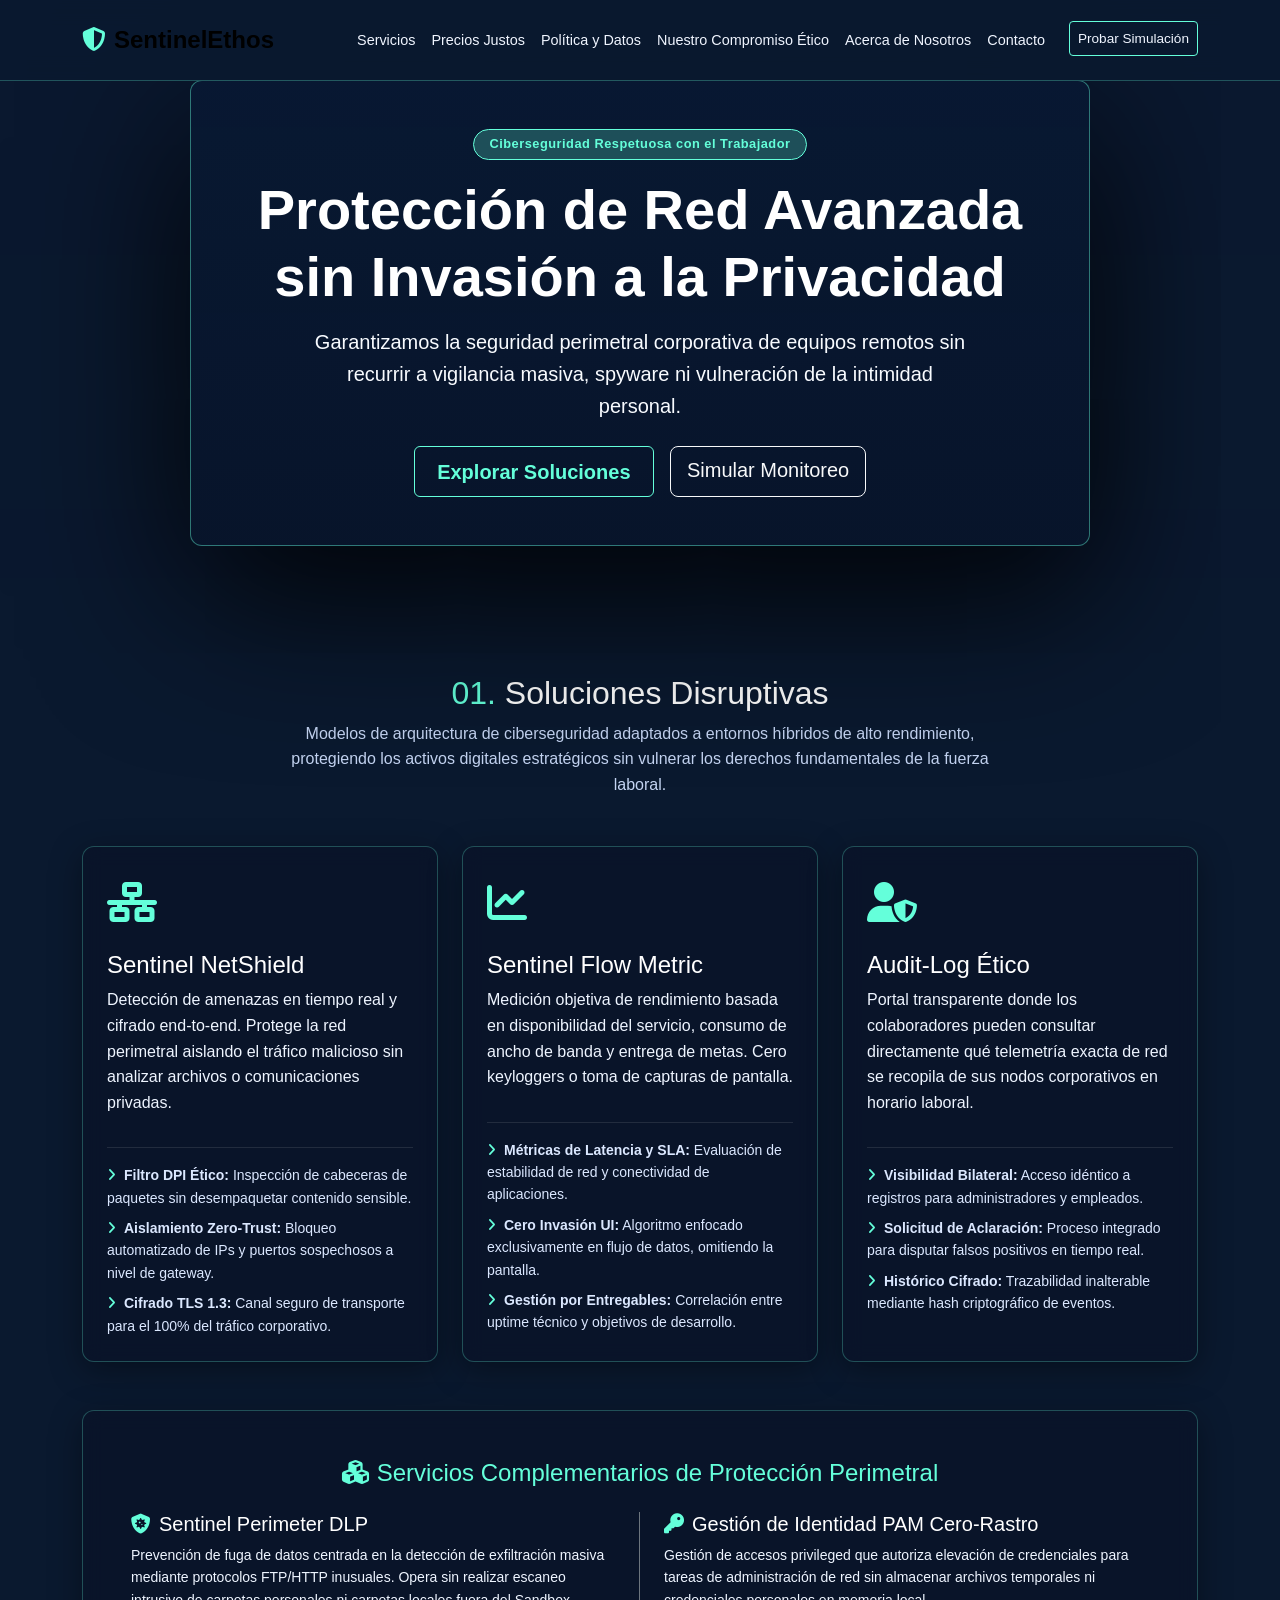
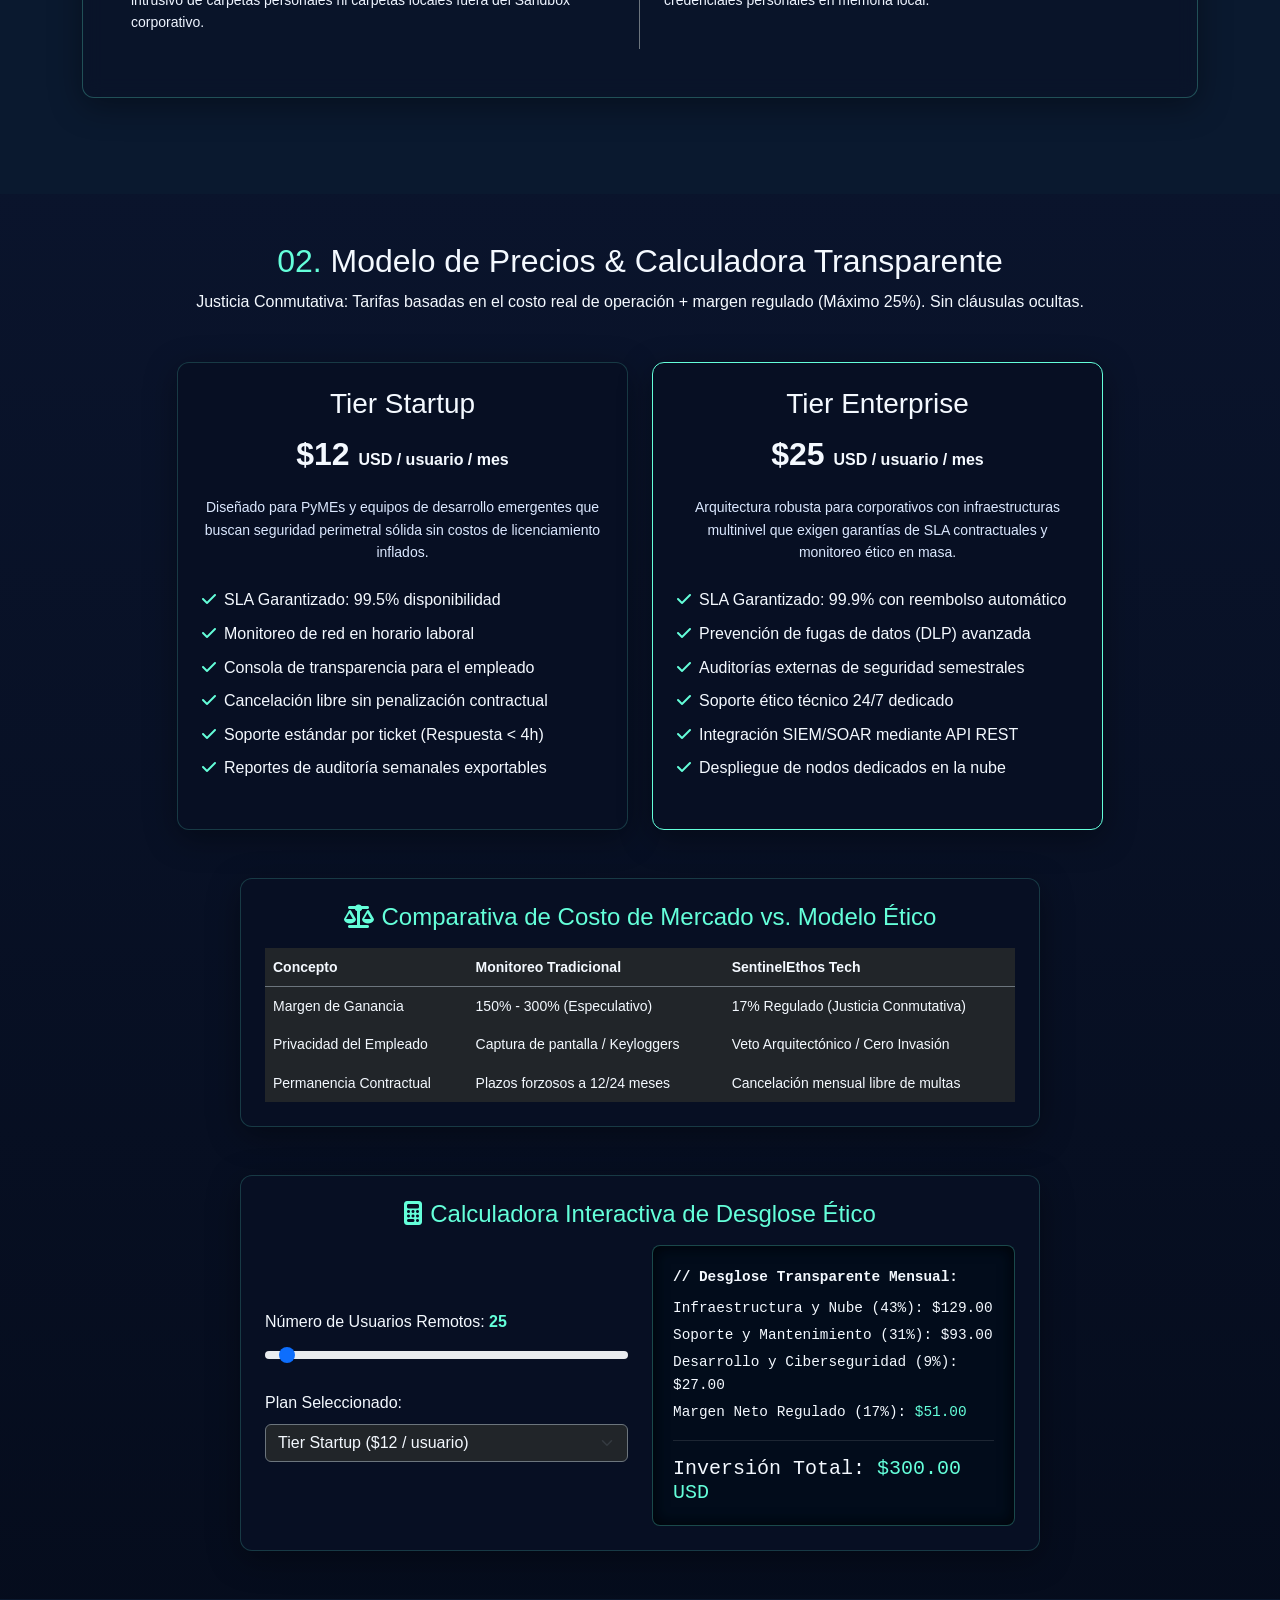
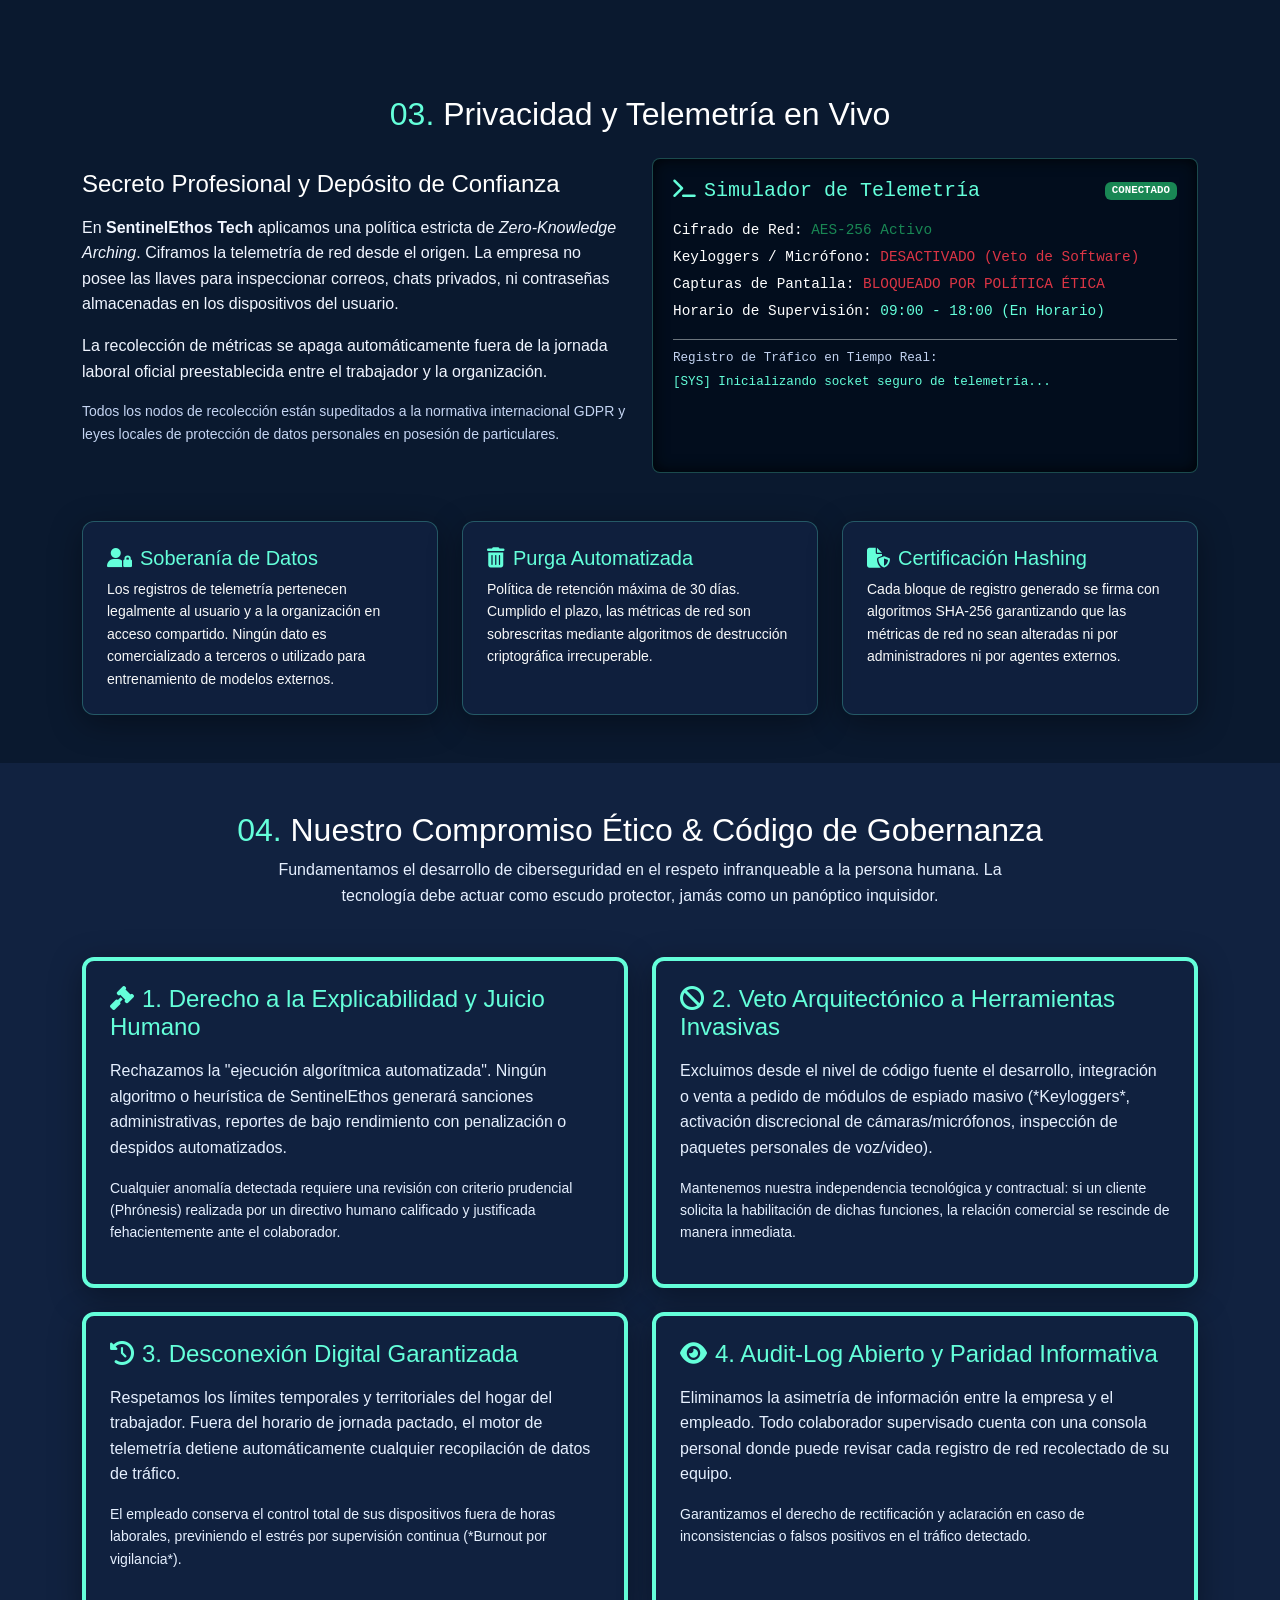
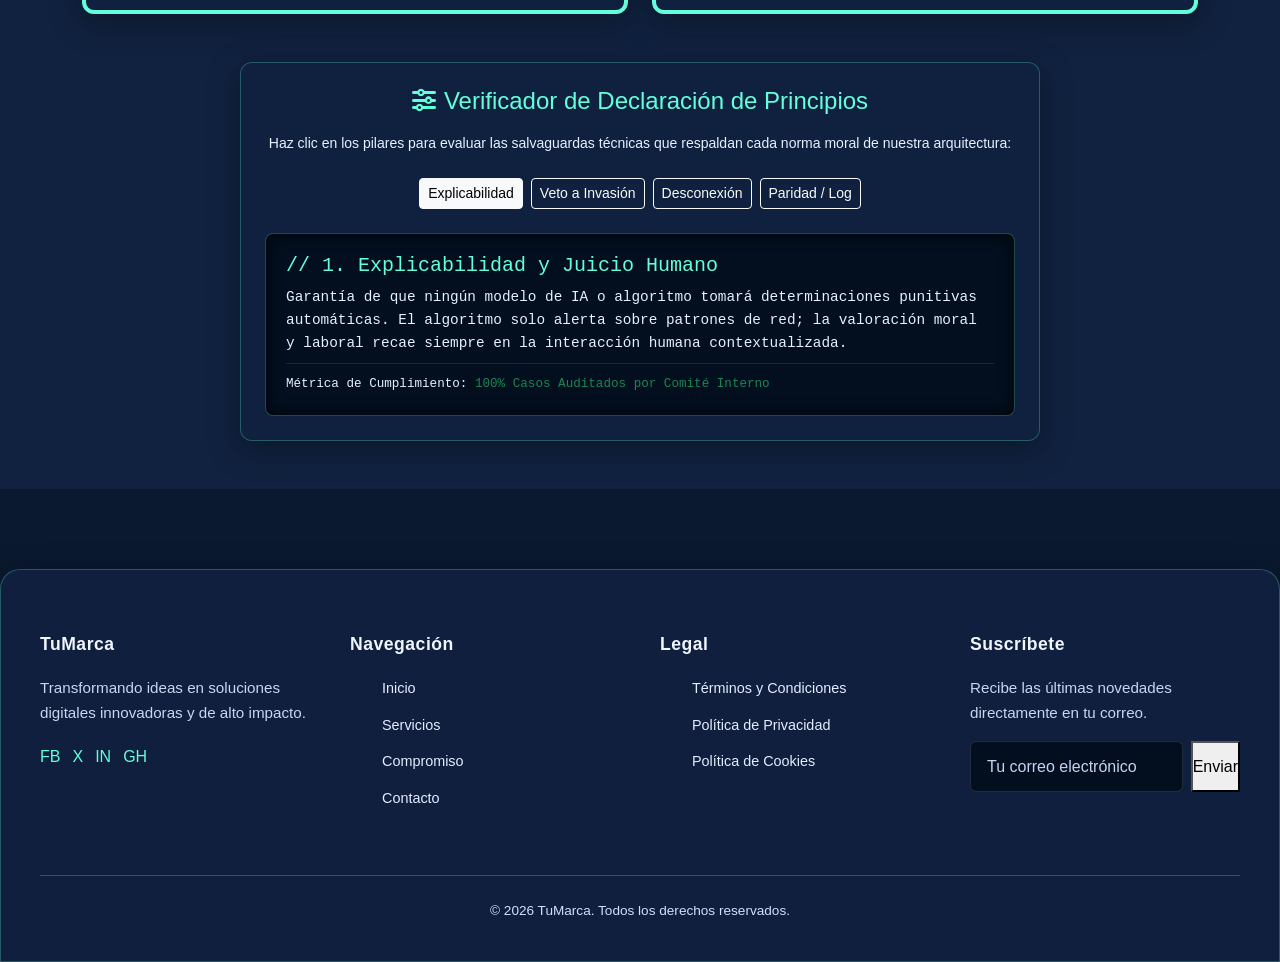
==== index.html @ e606cbd0 "Add files via upload" ====
<!DOCTYPE html>
<html lang="es">
<head>
    <meta charset="UTF-8">
    <meta name="viewport" content="width=device-width, initial-scale=1.0">
    <title>SentinelEthos Tech | Ciberseguridad & Monitoreo Ético</title>
    <!-- Bootstrap 5 CSS -->
    <link href="https://cdn.jsdelivr.net/npm/bootstrap@5.3.0/dist/css/bootstrap.min.css" rel="stylesheet">
    <!-- FontAwesome Icons -->
    <link href="https://cdnjs.cloudflare.com/ajax/libs/font-awesome/6.4.0/css/all.min.css" rel="stylesheet">
    <!-- Custom CSS -->
    <link rel="stylesheet" href="css/styles.css">
</head> 
<body>

    <!-- NAVBAR GLASSMORPHISM -->
    <nav class="navbar navbar-expand-lg fixed-top glass-nav">
        <div class="container">
            <a class="navbar-brand fw-bold fs-4 nav-link-custom" href="#inicio"><i class="fa-solid fa-shield-halved text-accent me-2"></i>SentinelEthos</a>
            <button class="navbar-toggler navbar-dark" type="button" data-bs-toggle="collapse" data-bs-target="#navbarNav">
                <span class="navbar-toggler-icon"></span>
            </button>
            <div class="collapse navbar-collapse" id="navbarNav">
                <ul class="navbar-nav ms-auto">
                    <li class="nav-item"><a class="nav-link nav-link-custom" href="#servicios">Servicios</a></li>
                    <li class="nav-item"><a class="nav-link nav-link-custom" href="#precios">Precios Justos</a></li>
                    <li class="nav-item"><a class="nav-link nav-link-custom" href="#privacidad">Política y Datos</a></li>
                    <li class="nav-item"><a class="nav-link nav-link-custom" href="#compromiso">Nuestro Compromiso Ético</a></li>
                    <li class="nav-item"><a class="nav-link nav-link-custom" href="#acerca-de">Acerca de Nosotros</a></li>
                    <li class="nav-item"><a class="nav-link nav-link-custom" href="#contacto-page">Contacto</a></li>
                    <li class="nav-item"><a class="nav-link btn-accent-sm ms-lg-3 mt-2 mt-lg-0" href="#demoModal" data-bs-toggle="modal">Probar Simulación</a></li>
                </ul>
            </div>
        </div>
    </nav>

    <!-- VISTA 1: PÁGINA PRINCIPAL / LANDING PAGE -->
    <div id="main-content" class="view-section">
        <!-- HERO SECTION CON PARALLAX -->
        <section id="inicio" class="hero-section text-center parallax-bg">
            <div class="container">
                <div class="glass-card hero-glass-box mx-auto p-4 p-md-5">
                    <span class="badge badge-ethic mb-3 px-3 py-2">Ciberseguridad Respetuosa con el Trabajador</span>
                    <h1 class="display-4 fw-bold text-white mb-3">Protección de Red Avanzada sin Invasión a la Privacidad</h1>
                    <p class="lead col-md-10 mx-auto mb-4">Garantizamos la seguridad perimetral corporativa de equipos remotos sin recurrir a vigilancia masiva, spyware ni vulneración de la intimidad personal.</p>
                    <div class="d-flex justify-content-center gap-3 flex-wrap">
                        <a href="#servicios" class="btn btn-accent btn-lg nav-link-custom">Explorar Soluciones</a>
                        <a href="#demoModal" class="btn btn-outline-light btn-lg" data-bs-toggle="modal">Simular Monitoreo</a>
                    </div>
                </div>
            </div>
        </section>

        <!-- SECCIÓN DE SERVICIOS -->
        <section id="servicios" class="py-5">
            <div class="container">
                <h2 class="text-white text-center mb-2"><span class="text-accent">01.</span> Soluciones Disruptivas</h2>
                <p class="text-center text-muted col-md-8 mx-auto mb-5">Modelos de arquitectura de ciberseguridad adaptados a entornos híbridos de alto rendimiento, protegiendo los activos digitales estratégicos sin vulnerar los derechos fundamentales de la fuerza laboral.</p>

                <div class="row g-4 mb-5">
                    <div class="col-md-4">
                        <div class="card card-custom glass-card h-100 p-4">
                            <div class="fs-1 text-accent mb-3"><i class="fa-solid fa-network-wired"></i></div>
                            <h4 class="text-white">Sentinel NetShield</h4>
                            <p>Detección de amenazas en tiempo real y cifrado end-to-end. Protege la red perimetral aislando el tráfico malicioso sin analizar archivos o comunicaciones privadas.</p>
                            <hr class="border-secondary my-3">
                            <ul class="list-unstyled small text-light mb-0">
                                <li class="mb-2"><i class="fa-solid fa-angle-right text-accent me-2"></i><strong>Filtro DPI Ético:</strong> Inspección de cabeceras de paquetes sin desempaquetar contenido sensible.</li>
                                <li class="mb-2"><i class="fa-solid fa-angle-right text-accent me-2"></i><strong>Aislamiento Zero-Trust:</strong> Bloqueo automatizado de IPs y puertos sospechosos a nivel de gateway.</li>
                                <li><i class="fa-solid fa-angle-right text-accent me-2"></i><strong>Cifrado TLS 1.3:</strong> Canal seguro de transporte para el 100% del tráfico corporativo.</li>
                            </ul>
                        </div>
                    </div>
                    <div class="col-md-4">
                        <div class="card card-custom glass-card h-100 p-4">
                            <div class="fs-1 text-accent mb-3"><i class="fa-solid fa-chart-line"></i></div>
                            <h4 class="text-white">Sentinel Flow Metric</h4>
                            <p>Medición objetiva de rendimiento basada en disponibilidad del servicio, consumo de ancho de banda y entrega de metas. Cero keyloggers o toma de capturas de pantalla.</p>
                            <hr class="border-secondary my-3">
                            <ul class="list-unstyled small text-light mb-0">
                                <li class="mb-2"><i class="fa-solid fa-angle-right text-accent me-2"></i><strong>Métricas de Latencia y SLA:</strong> Evaluación de estabilidad de red y conectividad de aplicaciones.</li>
                                <li class="mb-2"><i class="fa-solid fa-angle-right text-accent me-2"></i><strong>Cero Invasión UI:</strong> Algoritmo enfocado exclusivamente en flujo de datos, omitiendo la pantalla.</li>
                                <li><i class="fa-solid fa-angle-right text-accent me-2"></i><strong>Gestión por Entregables:</strong> Correlación entre uptime técnico y objetivos de desarrollo.</li>
                            </ul>
                        </div>
                    </div>
                    <div class="col-md-4">
                        <div class="card card-custom glass-card h-100 p-4">
                            <div class="fs-1 text-accent mb-3"><i class="fa-solid fa-user-shield"></i></div>
                            <h4 class="text-white">Audit-Log Ético</h4>
                            <p>Portal transparente donde los colaboradores pueden consultar directamente qué telemetría exacta de red se recopila de sus nodos corporativos en horario laboral.</p>
                            <hr class="border-secondary my-3">
                            <ul class="list-unstyled small text-light mb-0">
                                <li class="mb-2"><i class="fa-solid fa-angle-right text-accent me-2"></i><strong>Visibilidad Bilateral:</strong> Acceso idéntico a registros para administradores y empleados.</li>
                                <li class="mb-2"><i class="fa-solid fa-angle-right text-accent me-2"></i><strong>Solicitud de Aclaración:</strong> Proceso integrado para disputar falsos positivos en tiempo real.</li>
                                <li><i class="fa-solid fa-angle-right text-accent me-2"></i><strong>Histórico Cifrado:</strong> Trazabilidad inalterable mediante hash criptográfico de eventos.</li>
                            </ul>
                        </div>
                    </div>
                </div>

                <div class="glass-card p-4 p-md-5">
                    <h4 class="text-accent mb-4 text-center"><i class="fa-solid fa-cubes me-2"></i>Servicios Complementarios de Protección Perimetral</h4>
                    <div class="row g-4 text-light small">
                        <div class="col-md-6 border-end border-secondary pe-md-4">
                            <h5 class="text-white mb-2"><i class="fa-solid fa-shield-virus text-accent me-2"></i>Sentinel Perimeter DLP</h5>
                            <p>Prevención de fuga de datos centrada en la detección de exfiltración masiva mediante protocolos FTP/HTTP inusuales. Opera sin realizar escaneo intrusivo de carpetas personales ni carpetas locales fuera del Sandbox corporativo.</p>
                        </div>
                        <div class="col-md-6 ps-md-4">
                            <h5 class="text-white mb-2"><i class="fa-solid fa-key text-accent me-2"></i>Gestión de Identidad PAM Cero-Rastro</h5>
                            <p>Gestión de accesos privileged que autoriza elevación de credenciales para tareas de administración de red sin almacenar archivos temporales ni credenciales personales en memoria local.</p>
                        </div>
                    </div>
                </div>
            </div>
        </section>

        <!-- CALCULADORA DE PRECIOS ESTRUCTURADOS -->
        <section id="precios" class="py-5 bg-secondary-dark parallax-bg">
            <div class="container">
                <h2 class="text-white text-center mb-2"><span class="text-accent">02.</span> Modelo de Precios & Calculadora Transparente</h2>
                <p class="text-center mb-5">Justicia Conmutativa: Tarifas basadas en el costo real de operación + margen regulado (Máximo 25%). Sin cláusulas ocultas.</p>
                
                <div class="row g-4 justify-content-center mb-5">
                    <div class="col-md-5">
                        <div class="card card-custom glass-card p-4 text-center h-100 d-flex flex-column justify-content-between">
                            <div>
                                <h3 class="text-white">Tier Startup</h3>
                                <p class="fs-2 fw-bold text-accent">$12 <small class="fs-6 text-white">USD / usuario / mes</small></p>
                                <p class="text-muted small mb-4">Diseñado para PyMEs y equipos de desarrollo emergentes que buscan seguridad perimetral sólida sin costos de licenciamiento inflados.</p>
                                <ul class="list-unstyled mb-4 text-start">
                                    <li class="mb-2"><i class="fa-solid fa-check text-accent me-2"></i>SLA Garantizado: 99.5% disponibilidad</li>
                                    <li class="mb-2"><i class="fa-solid fa-check text-accent me-2"></i>Monitoreo de red en horario laboral</li>
                                    <li class="mb-2"><i class="fa-solid fa-check text-accent me-2"></i>Consola de transparencia para el empleado</li>
                                    <li class="mb-2"><i class="fa-solid fa-check text-accent me-2"></i>Cancelación libre sin penalización contractual</li>
                                    <li class="mb-2"><i class="fa-solid fa-check text-accent me-2"></i>Soporte estándar por ticket (Respuesta < 4h)</li>
                                    <li><i class="fa-solid fa-check text-accent me-2"></i>Reportes de auditoría semanales exportables</li>
                                </ul>
                            </div>
                        </div>
                    </div>
                    <div class="col-md-5">
                        <div class="card card-custom glass-card p-4 border-accent text-center h-100 d-flex flex-column justify-content-between">
                            <div>
                                <h3 class="text-white">Tier Enterprise</h3>
                                <p class="fs-2 fw-bold text-accent">$25 <small class="fs-6 text-white">USD / usuario / mes</small></p>
                                <p class="text-muted small mb-4">Arquitectura robusta para corporativos con infraestructuras multinivel que exigen garantías de SLA contractuales y monitoreo ético en masa.</p>
                                <ul class="list-unstyled mb-4 text-start">
                                    <li class="mb-2"><i class="fa-solid fa-check text-accent me-2"></i>SLA Garantizado: 99.9% con reembolso automático</li>
                                    <li class="mb-2"><i class="fa-solid fa-check text-accent me-2"></i>Prevención de fugas de datos (DLP) avanzada</li>
                                    <li class="mb-2"><i class="fa-solid fa-check text-accent me-2"></i>Auditorías externas de seguridad semestrales</li>
                                    <li class="mb-2"><i class="fa-solid fa-check text-accent me-2"></i>Soporte ético técnico 24/7 dedicado</li>
                                    <li class="mb-2"><i class="fa-solid fa-check text-accent me-2"></i>Integración SIEM/SOAR mediante API REST</li>
                                    <li><i class="fa-solid fa-check text-accent me-2"></i>Despliegue de nodos dedicados en la nube</li>
                                </ul>
                            </div>
                        </div>
                    </div>
                </div>

                <div class="glass-card p-4 mb-5 max-w-800 mx-auto">
                    <h4 class="text-accent mb-3 text-center"><i class="fa-solid fa-scale-balanced me-2"></i>Comparativa de Costo de Mercado vs. Modelo Ético</h4>
                    <div class="table-responsive">
                        <table class="table table-dark table-borderless align-middle mb-0 text-light small">
                            <thead>
                                <tr class="border-bottom border-secondary text-accent">
                                    <th>Concepto</th>
                                    <th>Monitoreo Tradicional</th>
                                    <th>SentinelEthos Tech</th>
                                </tr>
                            </thead>
                            <tbody>
                                <tr>
                                    <td>Margen de Ganancia</td>
                                    <td class="text-danger">150% - 300% (Especulativo)</td>
                                    <td class="text-success">17% Regulado (Justicia Conmutativa)</td>
                                </tr>
                                <tr>
                                    <td>Privacidad del Empleado</td>
                                    <td class="text-danger">Captura de pantalla / Keyloggers</td>
                                    <td class="text-success">Veto Arquitectónico / Cero Invasión</td>
                                </tr>
                                <tr>
                                    <td>Permanencia Contractual</td>
                                    <td class="text-danger">Plazos forzosos a 12/24 meses</td>
                                    <td class="text-success">Cancelación mensual libre de multas</td>
                                </tr>
                            </tbody>
                        </table>
                    </div>
                </div>

                <div class="card card-custom glass-card p-4 max-w-800 mx-auto">
                    <h4 class="text-accent mb-3 text-center"><i class="fa-solid fa-calculator me-2"></i>Calculadora Interactiva de Desglose Ético</h4>
                    <div class="row align-items-center">
                        <div class="col-md-6 mb-3 mb-md-0">
                            <label for="userSlider" class="form-label text-white">Número de Usuarios Remotos: <strong id="userCountDisplay" class="text-accent">25</strong></label>
                            <input type="range" class="form-range" min="5" max="500" step="5" value="25" id="userSlider">
                            
                            <label for="tierSelect" class="form-label text-white mt-3">Plan Seleccionado:</label>
                            <select class="form-select bg-dark text-white border-secondary" id="tierSelect">
                                <option value="12">Tier Startup ($12 / usuario)</option>
                                <option value="25">Tier Enterprise ($25 / usuario)</option>
                            </select>
                        </div>
                        <div class="col-md-6">
                            <div class="audit-console glass-console">
                                <p class="text-accent fw-bold mb-2">// Desglose Transparente Mensual:</p>
                                <p class="mb-1">Infraestructura y Nube (43%): <span id="infraCost" class="text-white">$0.00</span></p>
                                <p class="mb-1">Soporte y Mantenimiento (31%): <span id="supportCost" class="text-white">$0.00</span></p>
                                <p class="mb-1">Desarrollo y Ciberseguridad (9%): <span id="devCost" class="text-white">$0.00</span></p>
                                <p class="mb-1 text-accent">Margen Neto Regulado (17%): <span id="profitCost" class="text-accent">$0.00</span></p>
                                <hr class="border-secondary">
                                <h5 class="text-white mb-0">Inversión Total: <span id="totalCost" class="text-accent">$0.00 USD</span></h5>
                            </div>
                        </div>
                    </div>
                </div>
            </div>
        </section>

        <!-- POLÍTICA DE PRIVACIDAD Y MANEJO DE DATOS -->
        <section id="privacidad" class="py-5">
            <div class="container">
                <h2 class="text-white text-center mb-4"><span class="text-accent">03.</span> Privacidad y Telemetría en Vivo</h2>
                
                <div class="row align-items-center mb-5">
                    <div class="col-md-6">
                        <h4 class="text-white mb-3">Secreto Profesional y Depósito de Confianza</h4>
                        <p>En <strong>SentinelEthos Tech</strong> aplicamos una política estricta de <em>Zero-Knowledge Arching</em>. Ciframos la telemetría de red desde el origen. La empresa no posee las llaves para inspeccionar correos, chats privados, ni contraseñas almacenadas en los dispositivos del usuario.</p>
                        <p>La recolección de métricas se apaga automáticamente fuera de la jornada laboral oficial preestablecida entre el trabajador y la organización.</p>
                        <p class="text-muted small">Todos los nodos de recolección están supeditados a la normativa internacional GDPR y leyes locales de protección de datos personales en posesión de particulares.</p>
                    </div>
                    <div class="col-md-6">
                        <div class="audit-console glass-console position-relative">
                            <div class="d-flex justify-content-between align-items-center mb-3">
                                <h5 class="text-accent mb-0"><i class="fa-solid fa-terminal me-2"></i>Simulador de Telemetría</h5>
                                <span class="badge bg-success" id="statusBadge">CONECTADO</span>
                            </div>
                            <p class="text-white mb-1">Cifrado de Red: <span class="text-success">AES-256 Activo</span></p>
                            <p class="text-white mb-1">Keyloggers / Micrófono: <span class="text-danger">DESACTIVADO (Veto de Software)</span></p>
                            <p class="text-white mb-1">Capturas de Pantalla: <span class="text-danger">BLOQUEADO POR POLÍTICA ÉTICA</span></p>
                            <p class="text-white mb-2">Horario de Supervisión: <span class="text-accent" id="workHours">09:00 - 18:00 (En Horario)</span></p>
                            
                            <div class="mt-3 pt-2 border-top border-secondary">
                                <p class="small text-muted mb-1">Registro de Tráfico en Tiempo Real:</p>
                                <div id="logConsole" class="small text-accent font-monospace" style="height: 80px; overflow-y: auto;">
                                    <div>[SYS] Inicializando socket seguro de telemetría...</div>
                                </div>
                            </div>
                        </div>
                    </div>
                </div>

                <div class="row g-4">
                    <div class="col-md-4">
                        <div class="glass-card p-4 h-100">
                            <h5 class="text-accent mb-2"><i class="fa-solid fa-user-lock me-2"></i>Soberanía de Datos</h5>
                            <p class="small text-light mb-0">Los registros de telemetría pertenecen legalmente al usuario y a la organización en acceso compartido. Ningún dato es comercializado a terceros o utilizado para entrenamiento de modelos externos.</p>
                        </div>
                    </div>
                    <div class="col-md-4">
                        <div class="glass-card p-4 h-100">
                            <h5 class="text-accent mb-2"><i class="fa-solid fa-trash-can me-2"></i>Purga Automatizada</h5>
                            <p class="small text-light mb-0">Política de retención máxima de 30 días. Cumplido el plazo, las métricas de red son sobrescritas mediante algoritmos de destrucción criptográfica irrecuperable.</p>
                        </div>
                    </div>
                    <div class="col-md-4">
                        <div class="glass-card p-4 h-100">
                            <h5 class="text-accent mb-2"><i class="fa-solid fa-file-shield me-2"></i>Certificación Hashing</h5>
                            <p class="small text-light mb-0">Cada bloque de registro generado se firma con algoritmos SHA-256 garantizando que las métricas de red no sean alteradas ni por administradores ni por agentes externos.</p>
                        </div>
                    </div>
                </div>
            </div>
        </section>

        <!-- COMPROMISO ÉTICO -->
        <section id="compromiso" class="py-5 bg-secondary-dark">
            <div class="container">
                <h2 class="text-white text-center mb-2"><span class="text-accent">04.</span> Nuestro Compromiso Ético & Código de Gobernanza</h2>
                <p class="text-center text-muted col-md-8 mx-auto mb-5">Fundamentamos el desarrollo de ciberseguridad en el respeto infranqueable a la persona humana. La tecnología debe actuar como escudo protector, jamás como un panóptico inquisidor.</p>

                <div class="row g-4 mb-5">
                    <div class="col-md-6">
                        <div class="card card-custom glass-card p-4 h-100 border-start border-4 border-accent">
                            <h4 class="text-accent mb-3"><i class="fa-solid fa-gavel me-2"></i>1. Derecho a la Explicabilidad y Juicio Humano</h4>
                            <p>Rechazamos la "ejecución algorítmica automatizada". Ningún algoritmo o heurística de SentinelEthos generará sanciones administrativas, reportes de bajo rendimiento con penalización o despidos automatizados.</p>
                            <p class="text-muted small">Cualquier anomalía detectada requiere una revisión con criterio prudencial (Phrónesis) realizada por un directivo humano calificado y justificada fehacientemente ante el colaborador.</p>
                        </div>
                    </div>
                    <div class="col-md-6">
                        <div class="card card-custom glass-card p-4 h-100 border-start border-4 border-accent">
                            <h4 class="text-accent mb-3"><i class="fa-solid fa-ban me-2"></i>2. Veto Arquitectónico a Herramientas Invasivas</h4>
                            <p>Excluimos desde el nivel de código fuente el desarrollo, integración o venta a pedido de módulos de espiado masivo (*Keyloggers*, activación discrecional de cámaras/micrófonos, inspección de paquetes personales de voz/video).</p>
                            <p class="text-muted small">Mantenemos nuestra independencia tecnológica y contractual: si un cliente solicita la habilitación de dichas funciones, la relación comercial se rescinde de manera inmediata.</p>
                        </div>
                    </div>
                    <div class="col-md-6">
                        <div class="card card-custom glass-card p-4 h-100 border-start border-4 border-accent">
                            <h4 class="text-accent mb-3"><i class="fa-solid fa-clock-rotate-left me-2"></i>3. Desconexión Digital Garantizada</h4>
                            <p>Respetamos los límites temporales y territoriales del hogar del trabajador. Fuera del horario de jornada pactado, el motor de telemetría detiene automáticamente cualquier recopilación de datos de tráfico.</p>
                            <p class="text-muted small">El empleado conserva el control total de sus dispositivos fuera de horas laborales, previniendo el estrés por supervisión continua (*Burnout por vigilancia*).</p>
                        </div>
                    </div>
                    <div class="col-md-6">
                        <div class="card card-custom glass-card p-4 h-100 border-start border-4 border-accent">
                            <h4 class="text-accent mb-3"><i class="fa-solid fa-eye me-2"></i>4. Audit-Log Abierto y Paridad Informativa</h4>
                            <p>Eliminamos la asimetría de información entre la empresa y el empleado. Todo colaborador supervisado cuenta con una consola personal donde puede revisar cada registro de red recolectado de su equipo.</p>
                            <p class="text-muted small">Garantizamos el derecho de rectificación y aclaración en caso de inconsistencias o falsos positivos en el tráfico detectado.</p>
                        </div>
                    </div>
                </div>  

                <div class="card card-custom glass-card p-4 max-w-800 mx-auto">
                    <h4 class="text-accent mb-3 text-center"><i class="fa-solid fa-sliders me-2"></i>Verificador de Declaración de Principios</h4>
                    <p class="text-center text-muted small mb-4">Haz clic en los pilares para evaluar las salvaguardas técnicas que respaldan cada norma moral de nuestra arquitectura:</p>
                    
                    <div class="d-flex justify-content-center gap-2 mb-4 flex-wrap" id="ethicFilterContainer">
                        <button class="btn btn-outline-light btn-sm ethic-filter-btn active" data-filter="explicabilidad">Explicabilidad</button>
                        <button class="btn btn-outline-light btn-sm ethic-filter-btn" data-filter="veto">Veto a Invasión</button>
                        <button class="btn btn-outline-light btn-sm ethic-filter-btn" data-filter="desconexion">Desconexión</button>
                        <button class="btn btn-outline-light btn-sm ethic-filter-btn" data-filter="auditoria">Paridad / Log</button>
                    </div>

                    <div class="audit-console glass-console text-white" id="ethicDetailDisplay">
                        <h5 class="text-accent mb-2" id="ethicTitle">// 1. Explicabilidad y Juicio Humano</h5>
                        <p class="mb-1" id="ethicDesc">Garantía de que ningún modelo de IA o algoritmo tomará determinaciones punitivas automáticas. El algoritmo solo alerta sobre patrones de red; la valoración moral y laboral recae siempre en la interacción humana contextualizada.</p>
                        <hr class="border-secondary my-2">
                        <small class="text-muted">Métrica de Cumplimiento: <span class="text-success" id="ethicMetric">100% Casos Auditados por Comité Interno</span></small>
                    </div>
                </div>
            </div>
        </section>
    </div>

    <!-- VISTA 2: PÁGINA INDIVIDUAL "ACERCA DE NOSOTROS" (DESARROLLADA) -->
    <section id="acerca-de" class="py-5 view-section d-none">
        <div class="container" style="padding-top: 80px;">
            <div class="text-center mb-5">
                <span class="badge badge-ethic mb-2 px-3 py-2">Nuestra Identidad, Filosofía & Arquitectura</span>
                <h1 class="text-white fw-bold display-4">Acerca de <span class="text-accent">SentinelEthos Tech</span></h1>
                <p class="text-muted col-md-8 mx-auto lead">Redefiniendo el paradigma de la seguridad informática corporativa mediante principios de ética kantiana, privacidad por diseño y transparencia bilateral.</p>
            </div>

            <!-- Historia y Misión / Visión -->
            <div class="row g-4 mb-5">
                <div class="col-md-6">
                    <div class="glass-card p-4 p-md-5 h-100 border-start border-4 border-accent">
                        <h3 class="text-accent mb-3"><i class="fa-solid fa-compass me-2"></i>Nuestra Historia</h3>
                        <p class="text-light">SentinelEthos Tech nació en las aulas e laboratorios de ingeniería de software como una respuesta crítica frente a la proliferación de software de intrusión laboral (*bossware*). La rápida migración hacia esquemas de trabajo remoto e híbrido trajo consigo una ola de herramientas invasivas que degradaban la dignidad del profesional de tecnología.</p>
                        <p class="text-light mb-0">Decidimos construir una plataforma disruptiva guiada por principios de <strong>Justicia Conmutativa</strong> y <strong>Cero Invasión Tecnológica</strong>, demostrando que es técnicamente factible asegurar redes de infraestructura crítica sin vigilar la vida personal del colaborador.</p>
                    </div>
                </div>
                <div class="col-md-6">
                    <div class="glass-card p-4 p-md-5 h-100 border-start border-4 border-accent">
                        <h3 class="text-accent mb-3"><i class="fa-solid fa-bullseye me-2"></i>Misión y Visión</h3>
                        <h5 class="text-white fw-bold">Misión</h5>
                        <p class="text-light small mb-3">Proveer infraestructura de ciberseguridad perimetral y analítica de disponibilidad que proteja la integridad operativa de las empresas sin transgredir la dignidad ni la intimidad de los trabajadores.</p>
                        <h5 class="text-white fw-bold">Visión</h5>
                        <p class="text-light small mb-0">Consolidarnos como el estándar internacional de gobernanza tecnológica ética, demostrando que la alta seguridad informática y la confianza laboral pueden coexistir en perfecta armonía.</p>
                    </div>
                </div>
            </div>

            <!-- Manifiesto de Ingeniería Ética -->
            <div class="glass-card p-4 p-md-5 mb-5">
                <div class="row align-items-center">
                    <div class="col-lg-7">
                        <h3 class="text-white fw-bold mb-3"><i class="fa-solid fa-scroll text-accent me-2"></i>El Manifiesto de Ingeniería Ética</h3>
                        <p class="text-light">En SentinelEthos formulamos un conjunto de directrices infranqueables que regulan la compilación de nuestros componentes informáticos:</p>
                        <ul class="list-unstyled text-light small">
                            <li class="mb-2"><i class="fa-solid fa-check text-accent me-2"></i><strong>Privacidad desde el Diseño (Privacy by Design):</strong> Todo módulo nuevo inicia desactivado por defecto para métricas que superen la capa perimetral.</li>
                            <li class="mb-2"><i class="fa-solid fa-check text-accent me-2"></i><strong>Transparencia Criptográfica:</strong> Todo colaborador puede inspeccionar el código del agente instalado en su cliente local.</li>
                            <li class="mb-2"><i class="fa-solid fa-check text-accent me-2"></i><strong>Resistencia a la Comercialización:</strong> Veto absoluto a la monetización o cruce de metadatos de comportamiento con brokeres de datos.</li>
                        </ul>
                    </div>
                    <div class="col-lg-5">
                        <div class="audit-console glass-console p-3">
                            <p class="text-accent fw-bold mb-2">// Código de Ética Integrado (Compiler Level):</p>
                            <pre class="text-success mb-0 font-monospace small" style="white-space: pre-wrap;">
if (feature.isKeylogger() || feature.capturesScreen()) {
    throw new EthicalViolationException("Función prohibida por el Manifiesto SentinelEthos.");
}
                            </pre>
                        </div>
                    </div>
                </div>
            </div>

            <!-- Valores Institucionales -->
            <h3 class="text-white text-center mb-4"><i class="fa-solid fa-gem text-accent me-2"></i>Valores Fundamentales</h3>
            <div class="row g-4 mb-5">
                <div class="col-md-3">
                    <div class="glass-card p-4 text-center h-100">
                        <div class="fs-1 text-accent mb-2"><i class="fa-solid fa-scale-balanced"></i></div>
                        <h5 class="text-white">Transparencia Bilateral</h5>
                        <p class="small text-muted mb-0">El colaborador tiene pleno derecho de conocer la telemetría exacta recolectada en su terminal.</p>
                    </div>
                </div>
                <div class="col-md-3">
                    <div class="glass-card p-4 text-center h-100">
                        <div class="fs-1 text-accent mb-2"><i class="fa-solid fa-lock"></i></div>
                        <h5 class="text-white">Minimización de Datos</h5>
                        <p class="small text-muted mb-0">Recopilamos únicamente los bytes indispensables para aislar amenazas cibernéticas.</p>
                    </div>
                </div>
                <div class="col-md-3">
                    <div class="glass-card p-4 text-center h-100">
                        <div class="fs-1 text-accent mb-2"><i class="fa-solid fa-handshake"></i></div>
                        <h5 class="text-white">Precios Justos</h5>
                        <p class="small text-muted mb-0">Tarifas transparentes calculadas sobre costos reales de infraestructura y desarrollo.</p>
                    </div>
                </div>
                <div class="col-md-3">
                    <div class="glass-card p-4 text-center h-100">
                        <div class="fs-1 text-accent mb-2"><i class="fa-solid fa-user-check"></i></div>
                        <h5 class="text-white">Centralidad Humana</h5>
                        <p class="small text-muted mb-0">Las decisiones administrativas y punitivas siempre recaen en el juicio humano, jamás en la IA.</p>
                    </div>
                </div>
            </div>

            <!-- Metodología de Desarrollo & Stack Tecnológico -->
            <div class="row g-4 mb-5">
                <div class="col-md-6">
                    <div class="glass-card p-4 h-100">
                        <h4 class="text-accent mb-3"><i class="fa-solid fa-layer-group me-2"></i>Stack Tecnológico de Confianza</h4>
                        <p class="small text-light">Nuestras arquitecturas se construyen utilizando motores comprobados en la industria para garantizar durabilidad, rendimiento y cero filtraciones:</p>
                        <div class="d-flex flex-wrap gap-2">
                            <span class="badge bg-dark border border-secondary text-accent">Python / TensorFlow</span>
                            <span class="badge bg-dark border border-secondary text-accent">Cisco NetFlow Protocol</span>
                            <span class="badge bg-dark border border-secondary text-accent">Node.js / WebSockets</span>
                            <span class="badge bg-dark border border-secondary text-accent">Bootstrap 5 Glassmorphism</span>
                            <span class="badge bg-dark border border-secondary text-accent">TLS 1.3 / AES-256</span>
                            <span class="badge bg-dark border border-secondary text-accent">PostgreSQL + SHA-256</span>
                        </div>
                    </div>
                </div>
                <div class="col-md-6">
                    <div class="glass-card p-4 h-100">
                        <h4 class="text-accent mb-3"><i class="fa-solid fa-vial me-2"></i>Auditoría Externa Continua</h4>
                        <p class="small text-light">Sometemos nuestro código a pruebas periódicas de penetración (PenTesting) y revisiones de código abierto con terceros para garantizar la neutralidad del software:</p>
                        <ul class="list-unstyled small text-light mb-0">
                            <li class="mb-2"><i class="fa-solid fa-shield text-accent me-2"></i>Verificación de no inclusión de troyanos o módulos ocultos.</li>
                            <li class="mb-2"><i class="fa-solid fa-shield text-accent me-2"></i>Certificación de apego estricto a la directiva europea GDPR.</li>
                            <li><i class="fa-solid fa-shield text-accent me-2"></i>Validación de borrado seguro a los 30 días naturales.</li>
                        </ul>
                    </div>
                </div>
            </div>

            <!-- Equipo de Desarrollo Tecnológico -->
            <div class="glass-card p-4 p-md-5 max-w-800 mx-auto text-center">
                <h3 class="text-accent mb-3"><i class="fa-solid fa-code me-2"></i>Origen Académico & Proyecto Integrador</h3>
                <p class="text-light">Esta plataforma es el resultado directo de la investigación aplicada y el desarrollo tecnológico realizado dentro del programa de <strong>Tecnologías de la Información en los Negocios (TIN)</strong>.</p>
                <div class="audit-console glass-console text-start mx-auto mt-4" style="max-width: 600px;">
                    <p class="text-accent mb-1">// Ficha de Desarrollo:</p>
                    <p class="text-white mb-1">Entidad: SentinelEthos Tech Lab</p>
                    <p class="text-white mb-1">Programa: Tecnologías de la Información en los Negocios</p>
                    <p class="text-white mb-1">Enfoque: Ciberseguridad, Redes Cifradas y Gobernanza Digital Ética</p>
                    <p class="text-white mb-0">Estatus: Prototipo de Producción v2.4 (2026)</p>
                </div>
                <div class="mt-4">
                    <a href="#inicio" class="btn btn-accent nav-link-custom"><i class="fa-solid fa-arrow-left me-2"></i>Volver a la Página Principal</a>
                </div>
            </div>
        </div>
    </section>

    <!-- VISTA 3: PÁGINA INDIVIDUAL DE "CONTACTO" (NUEVA PÁGINA DEDICADA) -->
    <section id="contacto-page" class="py-5 view-section d-none">
        <div class="container" style="padding-top: 80px;">
            <div class="text-center mb-5">
                <span class="badge badge-ethic mb-2 px-3 py-2">Canal de Comunicación Directo</span>
                <h1 class="text-white fw-bold display-4">Ponte en <span class="text-accent">Contacto</span></h1>
                <p class="text-muted col-md-8 mx-auto lead">¿Tienes dudas sobre nuestra arquitectura ética, deseas solicitar una auditoría técnica o requieres una simulación corporativa personalizada? Nuestro equipo está listo para atenderte.</p>
            </div>

            <div class="row g-4 mb-5">
                <!-- Información de Contacto Extendida -->
                <div class="col-lg-5">
                    <div class="glass-card p-4 p-md-5 h-100 d-flex flex-column justify-content-between">
                        <div>
                            <h3 class="text-white fw-bold mb-4">Canales Oficiales</h3>
                            
                            <div class="d-flex align-items-start mb-4">
                                <div class="fs-3 text-accent me-3"><i class="fa-solid fa-location-dot"></i></div>
                                <div>
                                    <h5 class="text-white mb-1">Oficinas Centrales</h5>
                                    <p class="text-muted small mb-0">Insurgentes Sur #1602, Piso 9, Crédito Constructor, Benito Juárez, CDMX, C.P. 03940, México.</p>
                                </div>
                            </div>

                            <div class="d-flex align-items-start mb-4">
                                <div class="fs-3 text-accent me-3"><i class="fa-solid fa-envelope"></i></div>
                                <div>
                                    <h5 class="text-white mb-1">Atención por Correo</h5>
                                    <p class="text-muted small mb-0">Soporte Técnico: <a href="mailto:soporte@sentinelethos.com" class="text-accent text-decoration-none">soporte@sentinelethos.com</a></p>
                                    <p class="text-muted small mb-0">Ventas y Licencias: <a href="mailto:contacto@sentinelethos.com" class="text-accent text-decoration-none">contacto@sentinelethos.com</a></p>
                                    <p class="text-muted small mb-0">Oficial de Ética: <a href="mailto:ethic@sentinelethos.com" class="text-accent text-decoration-none">ethic@sentinelethos.com</a></p>
                                </div>
                            </div>

                            <div class="d-flex align-items-start mb-4">
                                <div class="fs-3 text-accent me-3"><i class="fa-solid fa-phone"></i></div>
                                <div>
                                    <h5 class="text-white mb-1">Línea Directa</h5>
                                    <p class="text-muted small mb-0">Conmutador: +52 (55) 8765-4321</p>
                                    <p class="text-muted small mb-0">Horarios: Lunes a Viernes de 09:00 a 18:00 hrs (GMT-6)</p>
                                </div>
                            </div>
                        </div>

                        <div class="pt-3 border-top border-secondary">
                            <h6 class="text-white mb-3">Síguenos en Redes & Repositorios</h6>
                            <div class="d-flex gap-3 fs-5">
                                <a href="#" class="text-accent"><i class="fa-brands fa-github"></i></a>
                                <a href="#" class="text-accent"><i class="fa-brands fa-linkedin"></i></a>
                                <a href="#" class="text-accent"><i class="fa-brands fa-twitter"></i></a>
                                <a href="#" class="text-accent"><i class="fa-brands fa-discord"></i></a>
                            </div>
                        </div>
                    </div>
                </div>

                <!-- Formulario Extendido -->
                <div class="col-lg-7">
                    <div class="glass-card p-4 p-md-5">
                        <h3 class="text-accent mb-3"><i class="fa-solid fa-paper-plane me-2"></i>Formulario de Solicitud Especializada</h3>
                        <p class="text-muted small mb-4">Completa el siguiente formulario para canalizar tu solicitud con el departamento correspondiente. Te responderemos en un lapso no mayor a 4 horas hábiles.</p>
                        
                        <form id="contactForm" action="#" method="POST" onsubmit="event.preventDefault();">
                            <div class="row g-3">
                                <div class="col-md-6">
                                    <label class="form-label text-white small">Nombre Completo *</label>
                                    <input type="text" class="form-control bg-dark text-white border-secondary glass-input" placeholder="Ej. Ana Martínez" required>
                                </div>
                                <div class="col-md-6">
                                    <label class="form-label text-white small">Correo Corporativo *</label>
                                    <input type="email" class="form-control bg-dark text-white border-secondary glass-input" placeholder="nombre@empresa.com" required>
                                </div>
                                <div class="col-md-6">
                                    <label class="form-label text-white small">Empresa / Organización</label>
                                    <input type="text" class="form-control bg-dark text-white border-secondary glass-input" placeholder="Nombre de tu empresa">
                                </div>
                                <div class="col-md-6">
                                    <label class="form-label text-white small">Tipo de Solicitud *</label>
                                    <select class="form-select bg-dark text-white border-secondary glass-input" required>
                                        <option value="" disabled selected>Selecciona una opción</option>
                                        <option value="demo">Solicitud de Demo Corporativa</option>
                                        <option value="cotizacion">Cotización de Plan Enterprise</option>
                                        <option value="auditoria">Auditoría Ética de Código</option>
                                        <option value="aclaracion">Aclaración de Telemetría (Empleado)</option>
                                        <option value="otro">Otro Asunto</option>
                                    </select>
                                </div>
                                <div class="col-12">
                                    <label class="form-label text-white small">Asunto *</label>
                                    <input type="text" class="form-control bg-dark text-white border-secondary glass-input" placeholder="Breve descripción del tema" required>
                                </div>
                                <div class="col-12">
                                    <label class="form-label text-white small">Mensaje Detallado *</label>
                                    <textarea class="form-control bg-dark text-white border-secondary glass-input" rows="4" placeholder="Escribe los detalles de tu consulta o requerimiento de infraestructura..." required></textarea>
                                </div>
                                <div class="col-12">
                                    <div class="form-check text-muted small mb-3">
                                        <input class="form-check-input" type="checkbox" id="privacyCheck" required>
                                        <label class="form-check-label text-light" for="privacyCheck">
                                            Acepto que los datos enviados sean procesados bajo la política de confidencialidad y no comerciales de SentinelEthos Tech.
                                        </label>
                                    </div>
                                </div>
                                <div class="col-12">
                                    <button type="submit" class="btn btn-accent w-100 py-3 fw-bold">Enviar Solicitud Directa</button>
                                </div>
                            </div>
                        </form>
                        <div id="contactAlert" class="alert alert-success mt-3 d-none bg-dark border-accent text-accent" role="alert">
                            <i class="fa-solid fa-circle-check me-2"></i>¡Mensaje enviado con éxito! Un especialista ético te contactará en breve.
                        </div>
                    </div>
                </div>
            </div>

            <!-- Preguntas Frecuentes de Contacto (FAQ) -->
            <div class="glass-card p-4 p-md-5 max-w-800 mx-auto">
                <h4 class="text-accent mb-4 text-center"><i class="fa-solid fa-circle-question me-2"></i>Preguntas Frecuentes de Atencion Directa</h4>
                <div class="accordion accordion-flush" id="faqAccordion">
                    <div class="accordion-item bg-transparent text-white border-bottom border-secondary">
                        <h2 class="accordion-header">
                            <button class="accordion-button collapsed bg-transparent text-accent fw-bold" type="button" data-bs-toggle="collapse" data-bs-target="#faq1">
                                ¿Cómo responden a solicitudes de aclaración de empleados sobre falso positivo?
                            </button>
                        </h2>
                        <div id="faq1" class="accordion-collapse collapse" data-bs-parent="#faqAccordion">
                            <div class="accordion-body text-light small">
                                Cualquier empleado puede abrir un ticket directo especificando la fecha y hash de evento. El equipo técnico revisa el log SHA-256 junto con el usuario y emite un dictamen de corrección sin intervención de directivos.
                            </div>
                        </div>
                    </div>
                    <div class="accordion-item bg-transparent text-white border-bottom border-secondary">
                        <h2 class="accordion-header">
                            <button class="accordion-button collapsed bg-transparent text-accent fw-bold" type="button" data-bs-toggle="collapse" data-bs-target="#faq2">
                                ¿Ofrecen contratos SLA personalizados para grandes corporativos?
                            </button>
                        </h2>
                        <div id="faq2" class="accordion-collapse collapse" data-bs-parent="#faqAccordion">
                            <div class="accordion-body text-light small">
                                Sí, en la modalidad Enterprise redactamos cláusulas personalizadas con penalizaciones económicas garantizadas para nosotros en caso de que la disponibilidad baje del 99.9%.
                            </div>
                        </div>
                    </div>
                </div>
            </div>

            <div class="text-center mt-4">
                <a href="#inicio" class="btn btn-outline-light btn-sm nav-link-custom"><i class="fa-solid fa-arrow-left me-2"></i>Volver al Inicio</a>
            </div>

            <div class="external-page-footer text-center mt-5 pt-4 border-top border-secondary">
                <h5 class="text-accent mb-3">Regresar a la página principal</h5>
                <div class="d-flex justify-content-center gap-3 flex-wrap">
                    <a href="#inicio" class="btn btn-outline-light btn-sm nav-link-custom">Inicio</a>
                    <a href="#servicios" class="btn btn-outline-light btn-sm nav-link-custom">Servicios</a>
                    <a href="#compromiso" class="btn btn-outline-light btn-sm nav-link-custom">Compromiso</a>
                </div>
            </div>
        </div>
    </section>

    <!-- SECCIÓN DE TÉRMINOS Y CONDICIONES -->
    <section id="terminos" class="py-5 view-section d-none bg-secondary-dark">
        <div class="container" style="padding-top: 80px;">
            <div class="text-center mb-5">
                <span class="badge badge-ethic mb-2 px-3 py-2">Términos Legales de Uso</span>
                <h1 class="text-white fw-bold display-4">Términos y <span class="text-accent">Condiciones</span></h1>
                <p class="text-muted col-md-8 mx-auto lead">Consulta las condiciones de contratación, uso de la plataforma y los derechos y obligaciones asociados al servicio ético de SentinelEthos Tech.</p>
            </div>

            <div class="glass-card p-4 p-md-5 mb-5">
                <div class="row g-4">
                    <div class="col-lg-6">
                        <h3 class="text-accent mb-3">Alcance del Servicio</h3>
                        <p class="text-light">SentinelEthos Tech entrega servicios de ciberseguridad perimetral, monitoreo de estado de red y transparencia de telemetría. No ofrecemos ni autorizamos el empleo de software de vigilancia personal, grabación de pantalla o registro de pulsaciones de teclado fuera de los límites estrictos del perímetro corporativo.</p>
                    </div>
                    <div class="col-lg-6">
                        <h3 class="text-accent mb-3">Responsabilidades y Limitaciones</h3>
                        <p class="text-light">El cliente es responsable de mantener actualizados sus datos de contacto y de operar dentro de los términos acordados. SentinelEthos Tech no asume responsabilidad por incidentes producidos fuera de la infraestructura gestionada ni por la manipulación de dispositivos personales no autorizados.</p>
                    </div>
                </div>
            </div>

            <div id="terminos-privacidad" class="glass-card p-4 p-md-5 mb-5">
                <h3 class="text-accent mb-3">Política de Privacidad</h3>
                <p class="text-light">Nuestra política de privacidad detalla los datos que recopilamos, cómo se utilizan y cuáles son los derechos de los usuarios. La información se trata con la máxima confidencialidad y se limita a lo estrictamente necesario para garantizar la seguridad perimetral y la operatividad del servicio.</p>
                <ul class="list-unstyled text-light small">
                    <li class="mb-2">Datos de identificación y contacto se utilizan únicamente para gestión contractual y soporte.</li>
                    <li class="mb-2">Las telemetrías recolectadas se cifran en tránsito y reposo, y solo se comparten con personal autorizado.</li>
                    <li>Los usuarios tienen derecho a solicitar acceso, rectificación y eliminación según la legislación aplicable.</li>
                </ul>
            </div>

            <div id="terminos-cookies" class="glass-card p-4 p-md-5 mb-5">
                <h3 class="text-accent mb-3">Política de Cookies</h3>
                <p class="text-light">Nuestro sitio utiliza cookies técnicas para asegurar la funcionalidad del sitio y la experiencia de navegación. No empleamos cookies de seguimiento de terceros ni perfilado publicitario.</p>
                <ul class="list-unstyled text-light small">
                    <li class="mb-2">Cookies necesarias permiten el correcto funcionamiento de la sesión y la navegación segura.</li>
                    <li class="mb-2">No recopilamos datos de comportamiento para fines comerciales o de marketing.</li>
                    <li>El control de cookies puede realizarse mediante la configuración del navegador y políticas corporativas del cliente.</li>
                </ul>
            </div>

            <div class="row g-4 mb-5">
                <div class="col-md-4">
                    <div class="card card-custom glass-card p-4 h-100">
                        <h4 class="text-accent mb-3">Condiciones de Uso</h4>
                        <ul class="list-unstyled text-light small">
                            <li class="mb-2">El usuario acepta que el servicio se brindará según las políticas descritas en este documento y en la sección de privacidad.</li>
                            <li class="mb-2">Queda prohibido intentar desactivar, eludir o manipular los agentes de monitoreo implantados en la red corporativa.</li>
                            <li>El acceso externo a datos de telemetría solo se permite a usuarios autorizados y en justicia con nuestras garantías éticas.</li>
                        </ul>
                    </div>
                </div>
                <div class="col-md-4">
                    <div class="card card-custom glass-card p-4 h-100">
                        <h4 class="text-accent mb-3">Protección de Datos</h4>
                        <ul class="list-unstyled text-light small">
                            <li class="mb-2">Los datos procesados se gestionan conforme a GDPR y a los marcos legales aplicables en México.</li>
                            <li class="mb-2">No almacenamos información personal sensible más allá de lo estrictamente necesario para la operación del servicio.</li>
                            <li>Los registros de telemetría son cifrados y accesibles con la misma transparencia para administradores y empleados.</li>
                        </ul>
                    </div>
                </div>
                <div class="col-md-4">
                    <div class="card card-custom glass-card p-4 h-100">
                        <h4 class="text-accent mb-3">Cookies y Tecnologías</h4>
                        <ul class="list-unstyled text-light small">
                            <li class="mb-2">Nuestro portal utiliza cookies técnicas para la experiencia de navegación y autenticación de sesión.</li>
                            <li class="mb-2">No empleamos cookies de perfilado para publicidad ni tracking de terceros.</li>
                            <li>Para más detalles, revisa la sección de <a href="#privacidad" class="text-accent nav-link-custom">Política de Privacidad</a>.</li>
                        </ul>
                    </div>
                </div>
            </div>

            <div class="glass-card p-4 max-w-900 mx-auto">
                <h4 class="text-accent mb-3">Modificaciones y Aceptación</h4>
                <p class="text-light">SentinelEthos Tech puede actualizar estos términos en cualquier momento mediante publicación en este sitio. El uso continuado de los servicios después de los cambios implicará aceptación de los nuevos términos.</p>
                <p class="text-muted small">En caso de discrepancias, prevalecerán las versiones publicadas en el sitio al momento de la contratación del servicio.</p>
            </div>

            <div class="text-center mt-4">
                <a href="#inicio" class="btn btn-accent nav-link-custom"><i class="fa-solid fa-arrow-left me-2"></i>Volver al Inicio</a>
            </div>

            <div class="external-page-footer text-center mt-5 pt-4 border-top border-secondary">
                <h5 class="text-accent mb-3">Regresar a la página principal</h5>
                <div class="d-flex justify-content-center gap-3 flex-wrap">
                    <a href="#inicio" class="btn btn-outline-light btn-sm nav-link-custom">Inicio</a>
                    <a href="#servicios" class="btn btn-outline-light btn-sm nav-link-custom">Servicios</a>
                    <a href="#compromiso" class="btn btn-outline-light btn-sm nav-link-custom">Compromiso</a>
                </div>
            </div>
        </div>
    </section>

    <!-- MODAL INTERACTIVO DE SIMULACIÓN -->
    <div class="modal fade" id="demoModal" tabindex="-1" aria-hidden="true">
        <div class="modal-dialog modal-dialog-centered">
            <div class="modal-content glass-card text-white border-accent">
                <div class="modal-header border-secondary">
                    <h5 class="modal-title text-accent"><i class="fa-solid fa-shield-cat me-2"></i>Prueba de Monitoreo Transparente</h5>
                    <button type="button" class="btn-close btn-close-white" data-bs-dismiss="modal" aria-label="Close"></button>
                </div>
                <div class="modal-body p-4">
                    <p>Selecciona el colaborador y el tipo de consulta para generar un resultado de auditoría personalizado:</p>
                    <div class="mb-3">
                        <label for="auditName" class="form-label text-white small">Nombre del Colaborador</label>
                        <input type="text" id="auditName" class="form-control bg-dark text-white border-secondary glass-input" placeholder="Ej. Luis Mendoza">
                    </div>
                    <div class="mb-3">
                        <label for="auditScenario" class="form-label text-white small">Tipo de Consulta</label>
                        <select id="auditScenario" class="form-select bg-dark text-white border-secondary glass-input">
                            <option value="traffic">Análisis de Tráfico</option>
                            <option value="compliance">Verificación de Cumplimiento</option>
                            <option value="privacy">Revisión de Privacidad</option>
                        </select>
                    </div>
                    <button class="btn btn-accent w-100 mb-3" id="btnSimulateAudit">Generar Resultado Personalizado</button>
                    <div id="modalAuditResult" class="audit-console glass-console d-none">
                        <p class="text-accent mb-2" id="modalAuditSummary">Resultado de auditoría personalizado</p>
                        <div id="modalAuditLines" class="text-light small"></div>
                    </div>
                </div>
            </div>
        </div>
    </div>

    <!-- FOOTER GENERAL -->
<footer class="site-footer glassmorphism">
  <div class="footer-container">
    <!-- Columna 1: Info Marca -->
    <div class="footer-brand">
      <h3 class="footer-title">TuMarca</h3>
      <p>Transformando ideas en soluciones digitales innovadoras y de alto impacto.</p>
      <div class="social-links">
        <a href="#" aria-label="Facebook" class="social-icon">FB</a>
        <a href="#" aria-label="Twitter" class="social-icon">X</a>
        <a href="#" aria-label="LinkedIn" class="social-icon">IN</a>
        <a href="#" aria-label="GitHub" class="social-icon">GH</a>
      </div>
    </div>

    <!-- Columna 2: Enlaces Rápidos -->
    <div class="footer-links">
      <h4>Navegación</h4>
      <ul>
        <li><a href="#inicio" class="nav-link-custom">Inicio</a></li>
        <li><a href="#servicios" class="nav-link-custom">Servicios</a></li>
        <li><a href="#compromiso" class="nav-link-custom">Compromiso</a></li>
        <li><a href="#contacto-page" class="nav-link-custom">Contacto</a></li>
      </ul>
    </div>

    <!-- Columna 3: Legal -->
    <div class="footer-links">
      <h4>Legal</h4>
      <ul>
        <li><a href="#terminos" class="nav-link-custom">Términos y Condiciones</a></li>
        <li><a href="#terminos-privacidad" class="nav-link-custom">Política de Privacidad</a></li>
        <li><a href="#terminos-cookies" class="nav-link-custom">Política de Cookies</a></li>
      </ul>
    </div>

    <!-- Columna 4: Boletín / Contacto -->
    <div class="footer-newsletter">
      <h4>Suscríbete</h4>
      <p>Recibe las últimas novedades directamente en tu correo.</p>
      <form class="newsletter-form" onsubmit="event.preventDefault();">
        <input type="email" placeholder="Tu correo electrónico" required class="glass-input">
        <button type="submit" class="btn-glass">Enviar</button>
      </form>
    </div>
  </div>

  <div class="footer-bottom">
    <p>&copy; 2026 TuMarca. Todos los derechos reservados.</p>
  </div>
</footer>

    <!-- Bootstrap 5 JS Bundle -->
    <script src="https://cdn.jsdelivr.net/npm/bootstrap@5.3.0/dist/js/bootstrap.bundle.min.js"></script>
    <!-- Custom JS -->
    <script src="js/main.js"></script>
</body>
</html>
---- css/styles.css ----
/* ==========================================================================
   1. VARIABLES DE DISEÑO CIBERSEGURIDAD / ÉTICA
   ========================================================================== */
:root {
    --bg-dark: #0a192f;
    --bg-secondary-dark: #112240;
    --accent-color: #64ffda;
    --accent-glow: rgba(100, 255, 218, 0.24);
    --text-main: #f0f5ff;
    --text-muted: #c4d4f2;
    --glass-bg: rgba(17, 34, 64, 0.85);
    --glass-border: rgba(100, 255, 218, 0.26);
}

/* Reset y Estilos Globales */
* {
    box-sizing: border-box;
    margin: 0;
    padding: 0;
}

body {
    background-color: var(--bg-dark);
    color: var(--text-main);
    font-family: 'Segoe UI', Tahoma, Geneva, Verdana, sans-serif;
    line-height: 1.6;
    overflow-x: hidden;
}

a {
    color: var(--accent-color);
    text-decoration: none;
    transition: all 0.3s ease;
}

a:hover {
    color: #a7ffeb;
}

/* Utilitarios */
.text-accent {
    color: var(--accent-color) !important;
}

.text-muted {
    color: var(--text-muted) !important;
}

.bg-secondary-dark {
    background-color: var(--bg-secondary-dark);
}

#precios {
    background-color: rgba(10, 20, 44, 0.95);
    position: relative;
}

#precios::before {
    content: '';
    position: absolute;
    inset: 0;
    background: linear-gradient(180deg, rgba(10, 20, 44, 0.9), rgba(5, 12, 28, 0.93));
    pointer-events: none;
    z-index: 0;
}

#precios > .container {
    position: relative;
    z-index: 1;
}

#precios .glass-card,
#precios .card.card-custom {
    background: rgba(8, 16, 32, 0.94);
}

#precios .text-muted {
    color: #e6f2ff !important;
}

#precios h2,
#precios h3,
#precios p,
#precios td,
#precios th,
#precios .text-light,
#precios .text-white,
#precios .table th,
#precios .table td {
    color: #f4f9ff !important;
}

#precios .card.card-custom,
#precios .glass-card {
    background: rgba(8, 16, 36, 0.96);
    border-color: rgba(100, 255, 218, 0.18);
}

#precios .glass-card .text-muted,
#precios .glass-card .small {
    color: #dbe8ff !important;
}

.max-w-800 {
    max-width: 800px;
    margin-left: auto;
    margin-right: auto;
}

.border-accent {
    border-color: var(--accent-color) !important;
}

/* ==========================================================================
   2. NAVBAR GLASSMORPHISM
   ========================================================================== */
.glass-nav {
    position: fixed;
    top: 0;
    left: 0;
    width: 100%;
    z-index: 1000;
    background: rgba(10, 25, 47, 0.85);
    backdrop-filter: blur(12px);
    -webkit-backdrop-filter: blur(12px);
    border-bottom: 1px solid var(--glass-border);
    transition: all 0.3s ease;
    padding: 1rem 2rem;
}

.nav-link {
    color: var(--text-main) !important;
    font-size: 0.9rem;
    font-weight: 500;
    transition: color 0.3s ease;
    padding: 0.5rem 1rem;
}

.nav-link:hover,
.nav-link.active {
    color: var(--accent-color) !important;
    text-shadow: 0 0 8px var(--accent-glow);
}

/* ==========================================================================
   3. HERO & PARALLAX
   ========================================================================== */
.hero-section {
    padding-top: 140px;
    padding-bottom: 90px;
    display: flex;
    justify-content: center;
    align-items: center;
}

.hero-glass-box {
    max-width: 900px;
    width: 100%;
    padding: 3rem;
    background: linear-gradient(180deg, rgba(8, 24, 50, 0.98), rgba(8, 20, 42, 0.96)) !important;
    background-color: rgba(8, 24, 50, 0.98) !important;
    color: #f8fbff !important;
    border: 1px solid rgba(100, 255, 218, 0.42) !important;
    box-shadow: 0 50px 160px rgba(0, 0, 0, 0.92) !important;
    backdrop-filter: blur(26px);
    -webkit-backdrop-filter: blur(26px);
    position: relative;
    z-index: 2;
}
.parallax-bg,
.parallax-section {
    position: relative;
    background-image: url('https://picsum.photos/1920/1080?dark');
    min-height: 400px;
    background-attachment: fixed;
    background-position: center;
    background-repeat: no-repeat;
    background-size: cover;
    display: flex;
    align-items: center;
    justify-content: center;
    padding: 2rem;
    margin: 3rem 0;
}

.parallax-bg::before,
.parallax-section::before {
    content: '';
    position: absolute;
    top: 0;
    left: 0;
    right: 0;
    bottom: 0;
    background: rgba(10, 25, 47, 0.75);
    z-index: 1;
}

.parallax-content {
    position: relative;
    z-index: 2;
    padding: 2.5rem;
    text-align: center;
}

/* ==========================================================================
   4. TARJETAS Y COMPONENTES GLASSMORPHISM
   ========================================================================== */
.glass-card,
.glassmorphism {
    background: var(--glass-bg);
    backdrop-filter: blur(10px);
    -webkit-backdrop-filter: blur(10px);
    border: 1px solid var(--glass-border);
    border-radius: 12px;
    box-shadow: 0 8px 32px 0 rgba(0, 0, 0, 0.37);
    color: #f4f9ff;
}

#servicios .glass-card,
#servicios .card.card-custom {
    background: rgba(10, 20, 42, 0.92);
}

#servicios .card.card-custom p,
#servicios .card.card-custom ul,
#servicios .glass-card p,
#servicios .glass-card li {
    color: #eef5ff;
}

#servicios .card.card-custom ul li {
    color: #dbe8ff;
}

.card-custom {
    transition: transform 0.3s ease, box-shadow 0.3s ease, border-color 0.3s ease;
}

.card-custom:hover {
    transform: translateY(-5px);
    box-shadow: 0 12px 40px 0 var(--accent-glow);
    border-color: var(--accent-color);
}

.badge-ethic {
    display: inline-block;
    padding: 0.25rem 0.75rem;
    font-size: 0.8rem;
    font-weight: 600;
    border-radius: 20px;
    background-color: var(--accent-glow);
    color: var(--accent-color);
    border: 1px solid var(--accent-color);
    letter-spacing: 0.5px;
}

/* ==========================================================================
   5. BOTONES E INPUTS
   ========================================================================== */
.btn-accent {
    background-color: transparent;
    color: var(--accent-color);
    border: 1px solid var(--accent-color);
    padding: 0.6rem 1.4rem;
    border-radius: 6px;
    font-weight: 600;
    cursor: pointer;
    transition: all 0.3s ease;
    display: inline-block;
}

.btn-accent:hover {
    background-color: var(--accent-glow);
    color: var(--accent-color);
    box-shadow: 0 0 15px var(--accent-glow);
    transform: translateY(-2px);
}

.btn-accent-sm {
    padding: 0.375rem 0.75rem;
    font-size: 0.85rem;
    color: var(--accent-color);
    border: 1px solid var(--accent-color);
    border-radius: 4px;
    text-decoration: none;
    transition: all 0.3s ease;
    display: inline-block;
}

.btn-accent-sm:hover {
    background-color: var(--accent-glow);
    color: var(--accent-color);
}

.glass-input {
    background-color: rgba(2, 12, 27, 0.85) !important;
    border: 1px solid rgba(255, 255, 255, 0.12);
    color: #f6f9ff !important;
    padding: 0.75rem 1rem;
    border-radius: 6px;
    width: 100%;
    outline: none;
    transition: all 0.3s ease;
}

.glass-input::placeholder {
    color: var(--text-muted);
}

.glass-input:focus {
    border-color: var(--accent-color) !important;
    box-shadow: 0 0 8px var(--accent-glow) !important;
}

/* ==========================================================================
   6. CONSOLA DE AUDITORÍA
   ========================================================================== */
.audit-console {
    border-radius: 8px;
    padding: 1.25rem;
    font-family: 'Courier New', Courier, monospace;
    font-size: 0.9rem;
}

.glass-console {
    background: rgba(2, 12, 27, 0.85);
    border: 1px solid rgba(100, 255, 218, 0.25);
    color: var(--accent-color);
    box-shadow: inset 0 0 15px rgba(0, 0, 0, 0.8);
}

.console-header {
    display: flex;
    align-items: center;
    gap: 8px;
    margin-bottom: 1rem;
    border-bottom: 1px solid rgba(100, 255, 218, 0.1);
    padding-bottom: 0.5rem;
}

.console-dot {
    width: 10px;
    height: 10px;
    border-radius: 50%;
    background-color: var(--accent-color);
}

/* ==========================================================================
   7. ADAPTACIÓN SPA (SECCIONES DINÁMICAS)
   ========================================================================== */
.view-section {
    opacity: 1;
    display: block;
    transition: opacity 0.4s ease-in-out;
}

.view-section.active-view {
    display: block;
    opacity: 1;
}

/* ==========================================================================
   8. FOOTER TECNOLÓGICO Y GLASSMORPHISM
   ========================================================================== */
.site-footer {
    margin-top: 5rem;
    padding: 4rem 2rem 1.5rem 2rem;
    background: var(--glass-bg);
    backdrop-filter: blur(12px);
    -webkit-backdrop-filter: blur(12px);
    border-top: 1px solid var(--glass-border);
    border-radius: 20px 20px 0 0;
}

.footer-container {
    max-width: 1200px;
    margin: 0 auto;
    display: grid;
    grid-template-columns: repeat(auto-fit, minmax(220px, 1fr));
    gap: 2.5rem;
}

.footer-title,
.footer-links h4,
.footer-newsletter h4 {
    color: var(--text-main);
    font-size: 1.1rem;
    font-weight: 600;
    margin-bottom: 1.2rem;
    letter-spacing: 0.5px;
}

.footer-brand p,
.footer-newsletter p {
    color: #c8d6f1;
    font-size: 0.95rem;
    line-height: 1.65;
}

.footer-links ul {
    list-style: none;
}

.footer-links li {
    margin-bottom: 0.7rem;
}

.footer-links a {
    color: #e4ecff;
    font-size: 0.9rem;
    transition: all 0.2s ease;
}

.footer-links a:hover {
    color: var(--accent-color);
    padding-left: 4px;
}

.social-links {
    display: flex;
    gap: 0.75rem;
    margin-top: 1.2rem;
}

/* Mejor contraste en la sección de compromiso */
#compromiso .text-muted,
#compromiso .small.text-muted,
#compromiso p.text-muted,
#compromiso p {
    color: #e6f0ff !important;
}

#compromiso .card.card-custom {
    background: rgba(17, 34, 64, 0.95);
}

#compromiso .card.card-custom h4,
#compromiso .card.card-custom p,
#compromiso .card.card-custom small {
    color: #f4f9ff;
}

.social-icon:hover {
    background: var(--accent-color);
    color: var(--bg-dark);
    box-shadow: 0 0 12px var(--accent-glow);
    transform: translateY(-3px);
}

.newsletter-form {
    display: flex;
    gap: 0.5rem;
    margin-top: 1rem;
}

.footer-bottom {
    max-width: 1200px;
    margin: 3rem auto 0 auto;
    padding-top: 1.5rem;
    border-top: 1px solid var(--glass-border);
    text-align: center;
    color: #d1dfff;
    font-size: 0.85rem;
}

.accordion-button.collapsed {
    color: #e4ecff;
}

.form-check.text-muted {
    color: var(--text-muted) !important;
}
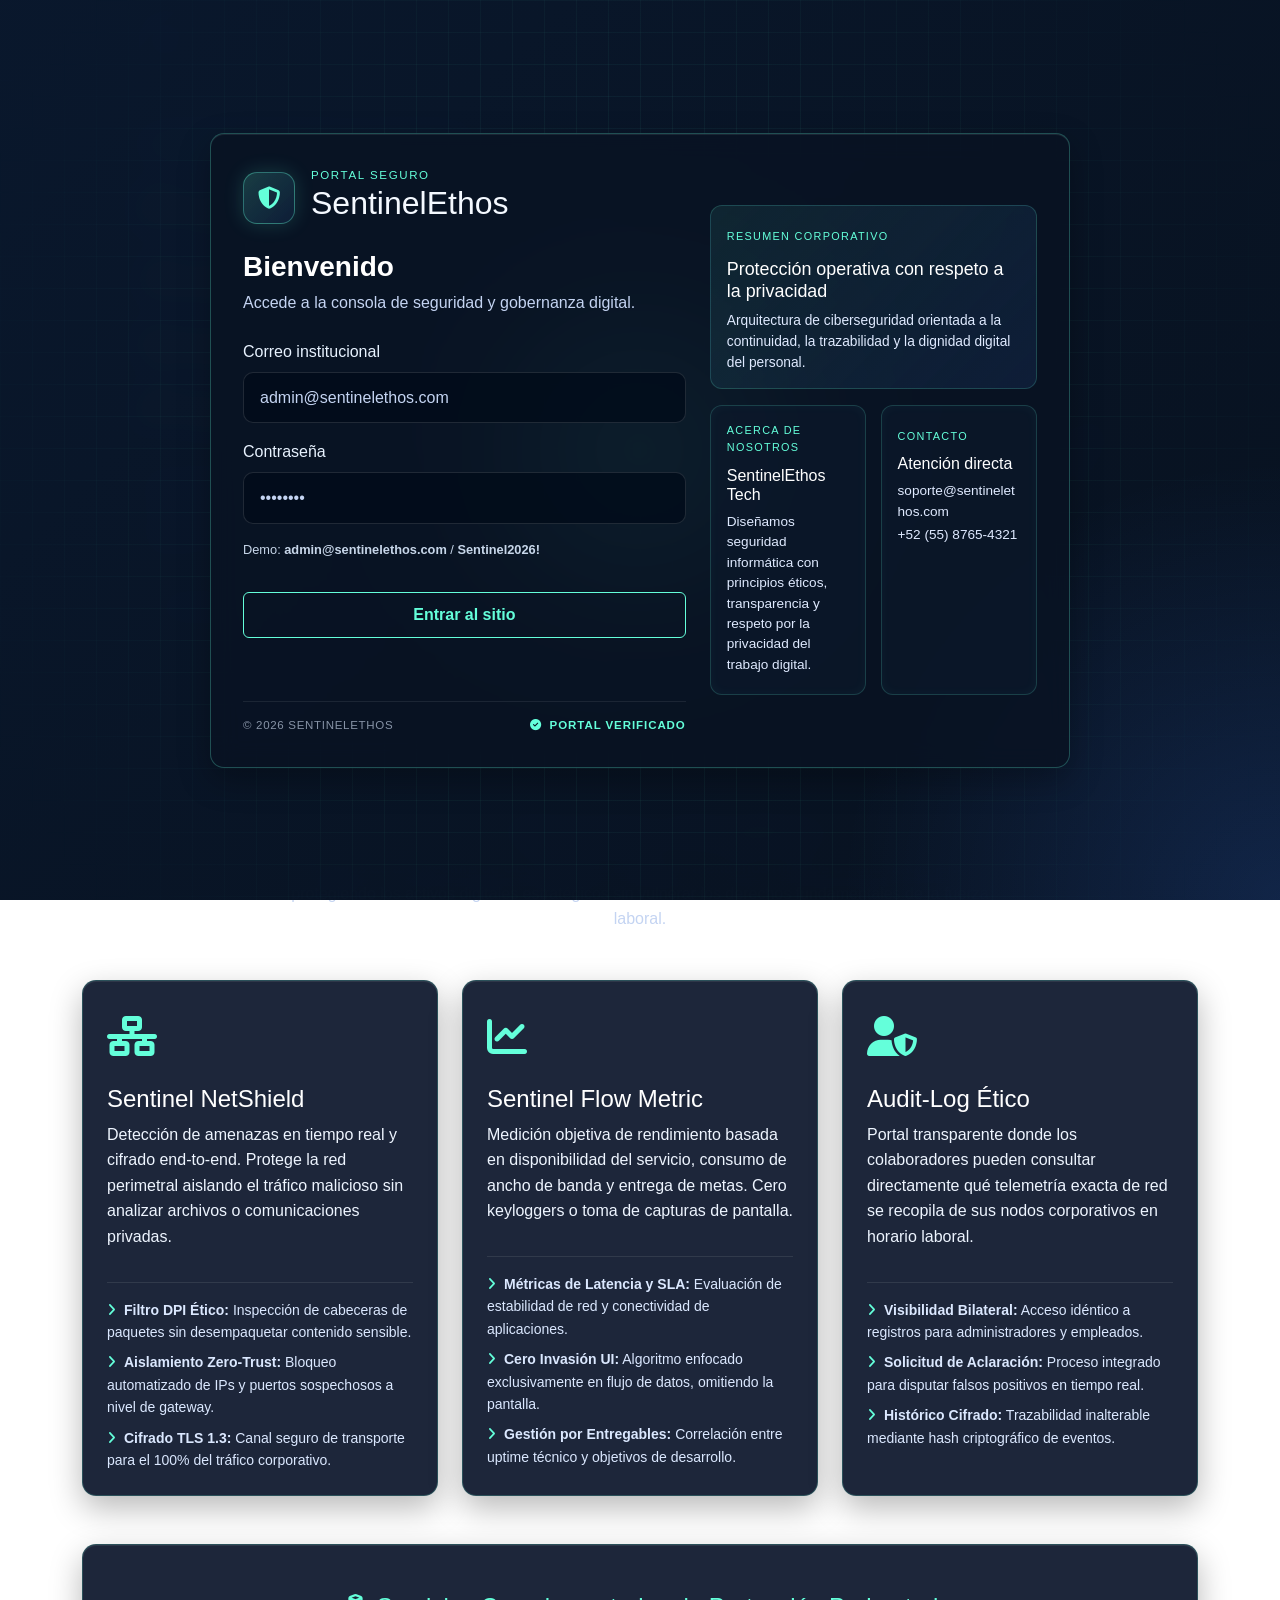
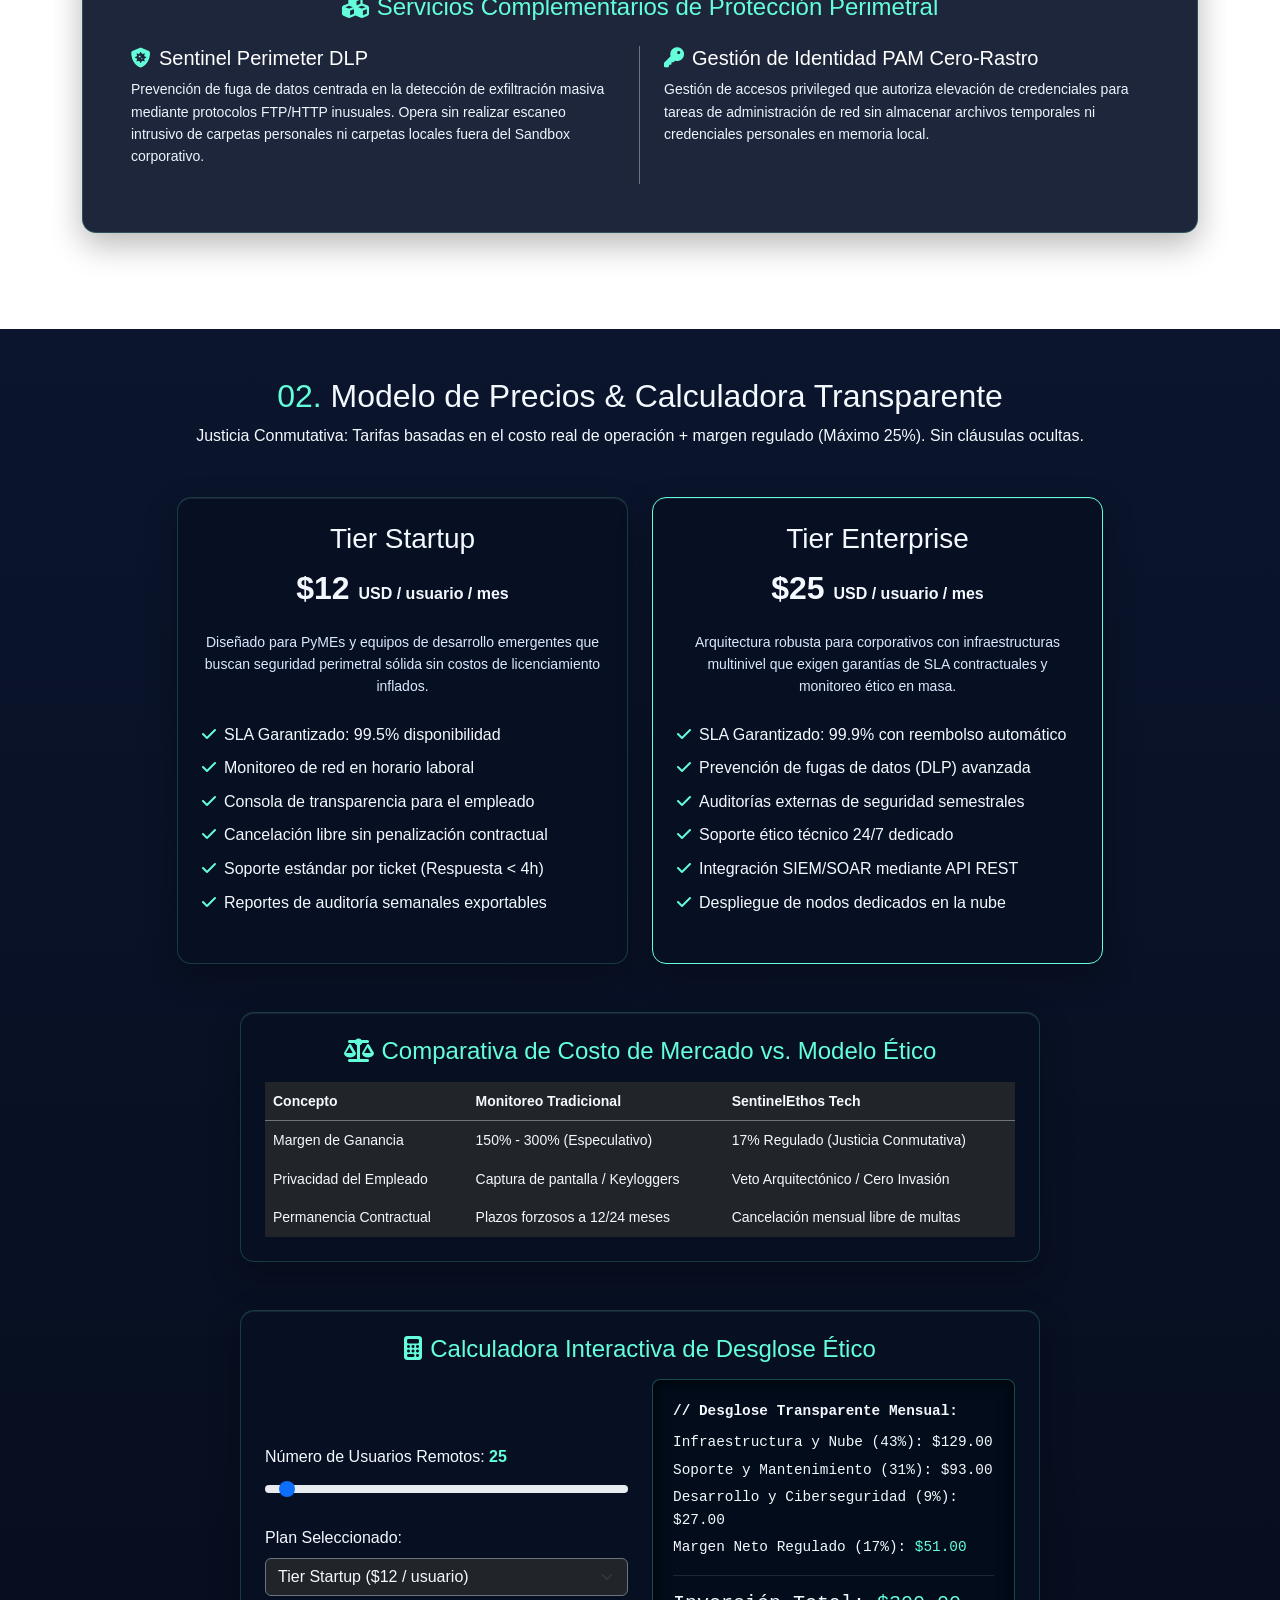
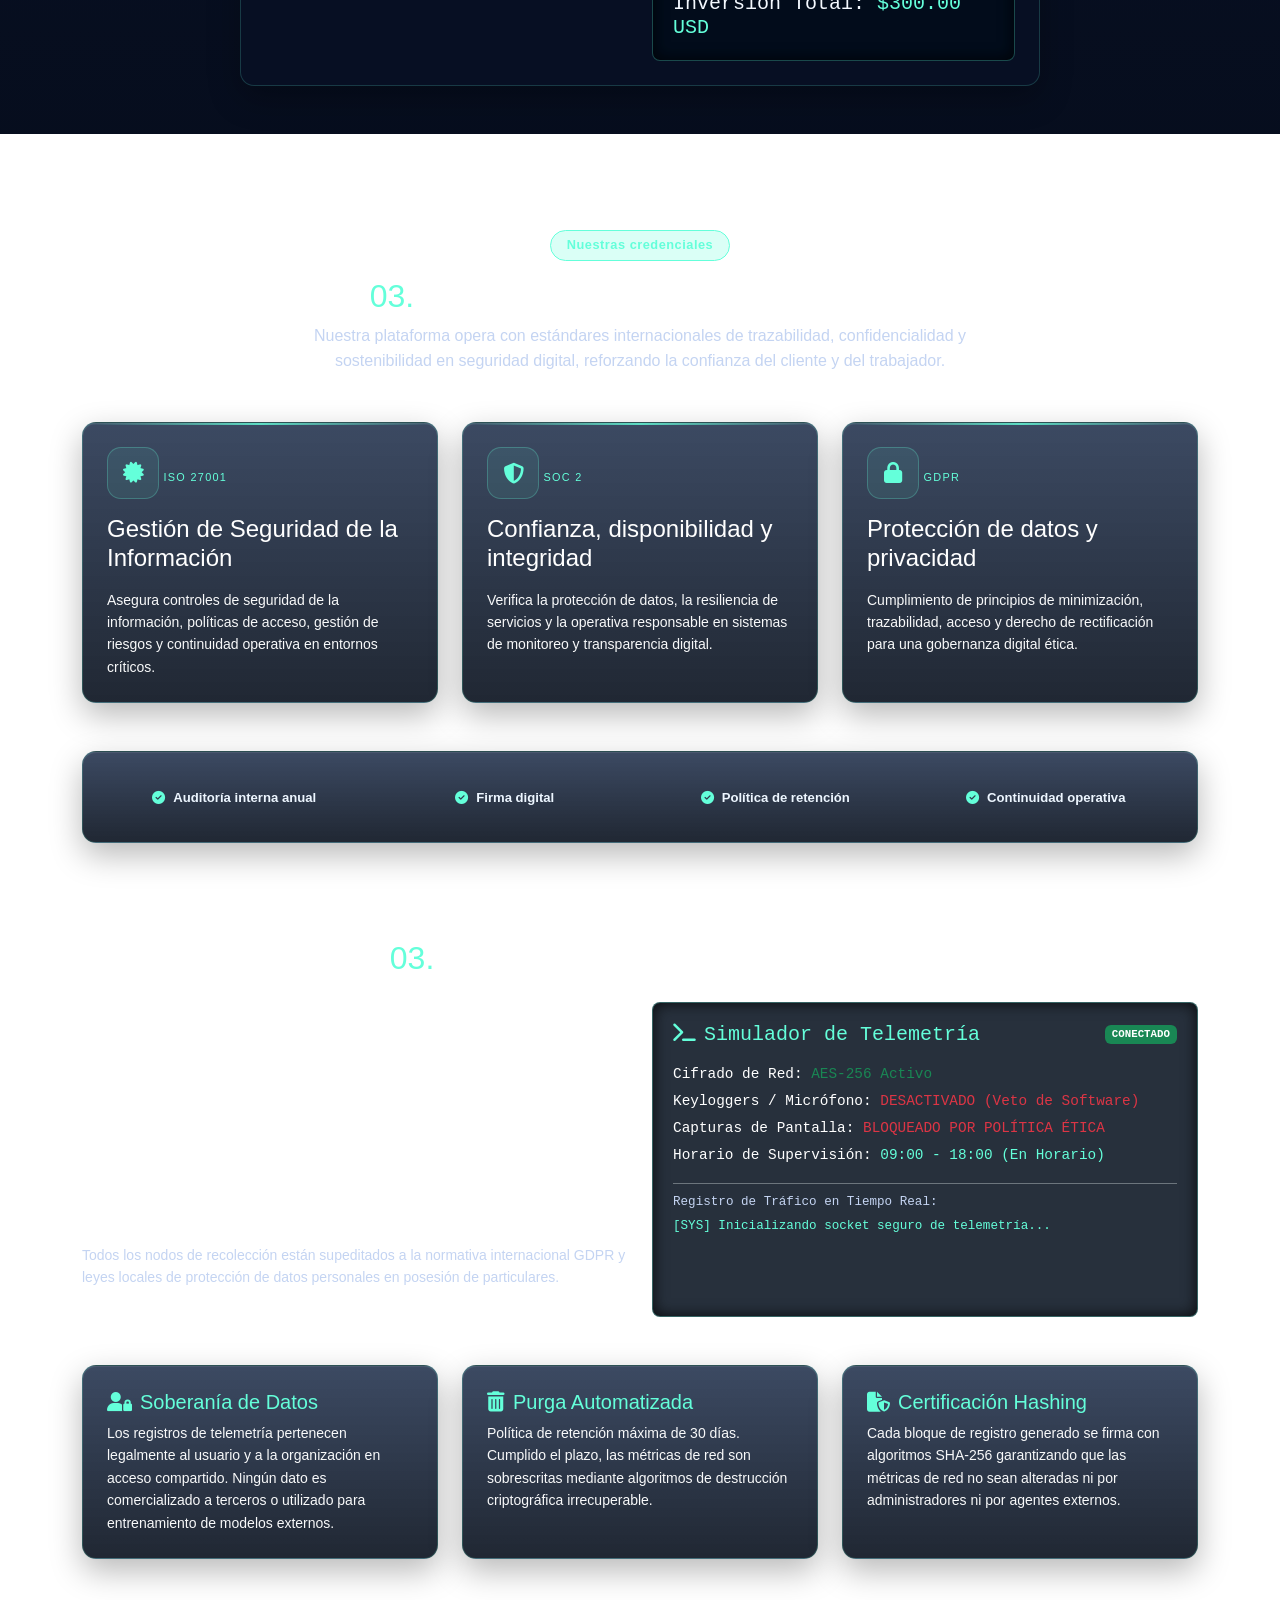
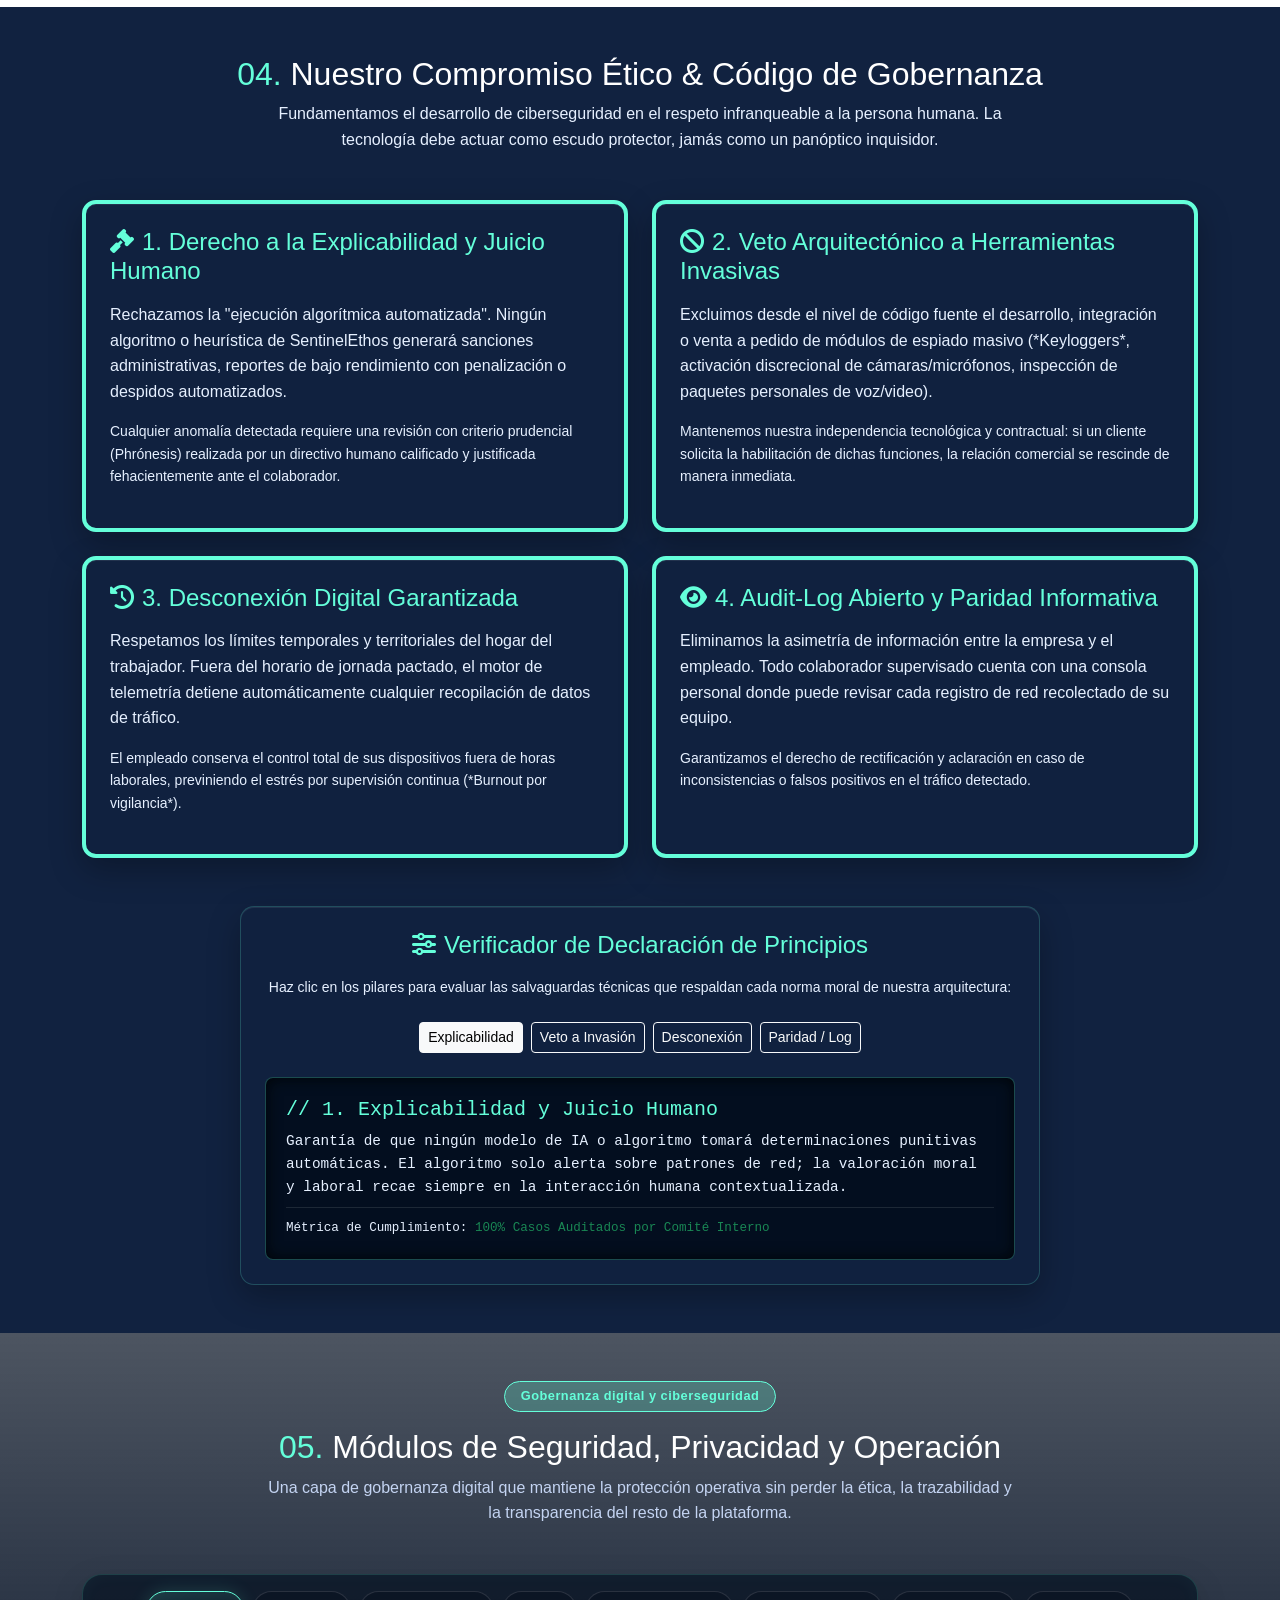
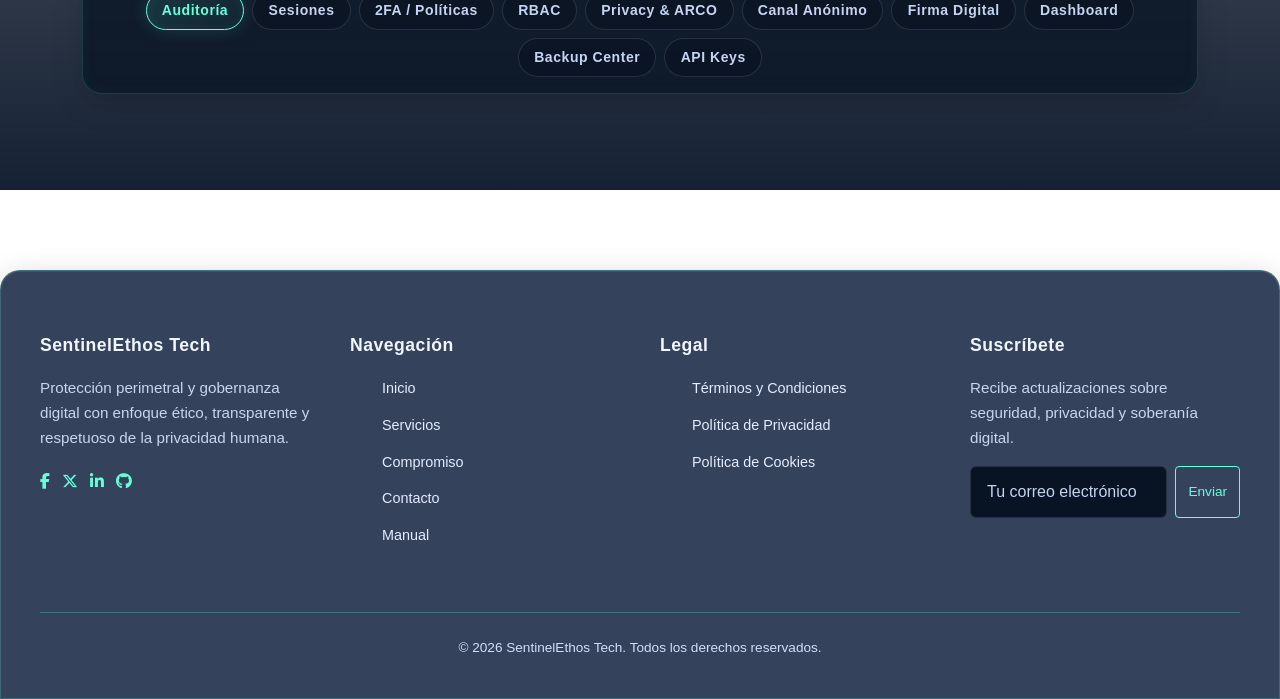
==== commit fa82907a: "Add files via upload" ====
--- a/index.html
+++ b/index.html
@@ -12,6 +12,70 @@
     <link rel="stylesheet" href="css/styles.css">
 </head> 
 <body>
+    <div id="welcomeLock" class="login-screen">
+        <div class="login-backdrop"></div>
+        <div class="login-panel glass-card">
+            <div class="login-main-column">
+                <div class="login-brand">
+                    <span class="brand-mark"><i class="fa-solid fa-shield-halved"></i></span>
+                    <div>
+                        <div class="login-eyebrow">Portal seguro</div>
+                        <h2>SentinelEthos</h2>
+                    </div>
+                </div>
+
+                <h3>Bienvenido</h3>
+                <p>Accede a la consola de seguridad y gobernanza digital.</p>
+
+                <form id="loginForm" class="login-form">
+                    <label>
+                        <span>Correo institucional</span>
+                        <input type="email" id="loginEmail" class="glass-input" placeholder="admin@sentinelethos.com" required>
+                    </label>
+
+                    <label>
+                        <span>Contraseña</span>
+                        <input type="password" id="loginPassword" class="glass-input" placeholder="••••••••" required>
+                    </label>
+
+                    <div class="login-hint">
+                        Demo: <strong>admin@sentinelethos.com</strong> / <strong>Sentinel2026!</strong>
+                    </div>
+
+                    <button type="submit" class="btn btn-accent w-100 mt-3">Entrar al sitio</button>
+                    <div id="loginError" class="login-error" aria-live="polite"></div>
+                </form>
+
+                <footer class="login-footer">
+                    <span class="login-copyright">© 2026 SentinelEthos</span>
+                    <span class="login-status"><i class="fa-solid fa-circle-check"></i> Portal verificado</span>
+                </footer>
+            </div>
+
+            <div class="login-sidebar-column">
+                <div class="login-summary-box">
+                    <span class="card-kicker">Resumen corporativo</span>
+                    <h4>Protección operativa con respeto a la privacidad</h4>
+                    <p>Arquitectura de ciberseguridad orientada a la continuidad, la trazabilidad y la dignidad digital del personal.</p>
+                </div>
+
+                <div class="login-extra-grid">
+                    <article class="login-extra-card">
+                        <span class="card-kicker">Acerca de nosotros</span>
+                        <h4>SentinelEthos Tech</h4>
+                        <p>Diseñamos seguridad informática con principios éticos, transparencia y respeto por la privacidad del trabajo digital.</p>
+                    </article>
+
+                    <article class="login-extra-card">
+                        <span class="card-kicker">Contacto</span>
+                        <h4>Atención directa</h4>
+                        <p>soporte@sentinelethos.com</p>
+                        <p>+52 (55) 8765-4321</p>
+                    </article>
+                </div>
+            </div>
+        </div>
+    </div>
 
     <!-- NAVBAR GLASSMORPHISM -->
     <nav class="navbar navbar-expand-lg fixed-top glass-nav">
@@ -26,13 +90,34 @@
                     <li class="nav-item"><a class="nav-link nav-link-custom" href="#precios">Precios Justos</a></li>
                     <li class="nav-item"><a class="nav-link nav-link-custom" href="#privacidad">Política y Datos</a></li>
                     <li class="nav-item"><a class="nav-link nav-link-custom" href="#compromiso">Nuestro Compromiso Ético</a></li>
-                    <li class="nav-item"><a class="nav-link nav-link-custom" href="#acerca-de">Acerca de Nosotros</a></li>
-                    <li class="nav-item"><a class="nav-link nav-link-custom" href="#contacto-page">Contacto</a></li>
-                    <li class="nav-item"><a class="nav-link btn-accent-sm ms-lg-3 mt-2 mt-lg-0" href="#demoModal" data-bs-toggle="modal">Probar Simulación</a></li>
+                    <li class="nav-item"><button id="logoutButton" class="nav-link btn btn-outline-light btn-sm ms-lg-3 mt-2 mt-lg-0 logout-btn" type="button">Cerrar sesión</button></li>
                 </ul>
             </div>
         </div>
     </nav>
+
+    <button id="sidebarToggle" class="sidebar-toggle" type="button" aria-label="Abrir menú" aria-expanded="false">
+        <span></span>
+        <span></span>
+        <span></span>
+    </button>
+
+    <aside id="siteSidebar" class="site-sidebar" aria-label="Menú lateral">
+        <div class="sidebar-brand">
+            <span class="brand-mark"><i class="fa-solid fa-shield-halved"></i></span>
+            <div>
+                <div class="sidebar-label">Panel</div>
+                <strong>SentinelEthos</strong>
+            </div>
+        </div>
+
+        <nav class="sidebar-nav" aria-label="Sidebar de navegación">
+            <a class="sidebar-link nav-link-custom" href="#acerca-de">Acerca de nosotros</a>
+            <a class="sidebar-link nav-link-custom" href="#contacto-page">Contacto</a>
+            <a class="sidebar-link nav-link-custom" href="ayuda.html">Ayuda</a>
+            <a class="sidebar-link sidebar-link-primary nav-link-custom" href="#demoModal" data-bs-toggle="modal">Probar Simulación</a>
+        </nav>
+    </aside>
 
     <!-- VISTA 1: PÁGINA PRINCIPAL / LANDING PAGE -->
     <div id="main-content" class="view-section">
@@ -40,12 +125,59 @@
         <section id="inicio" class="hero-section text-center parallax-bg">
             <div class="container">
                 <div class="glass-card hero-glass-box mx-auto p-4 p-md-5">
-                    <span class="badge badge-ethic mb-3 px-3 py-2">Ciberseguridad Respetuosa con el Trabajador</span>
-                    <h1 class="display-4 fw-bold text-white mb-3">Protección de Red Avanzada sin Invasión a la Privacidad</h1>
-                    <p class="lead col-md-10 mx-auto mb-4">Garantizamos la seguridad perimetral corporativa de equipos remotos sin recurrir a vigilancia masiva, spyware ni vulneración de la intimidad personal.</p>
-                    <div class="d-flex justify-content-center gap-3 flex-wrap">
-                        <a href="#servicios" class="btn btn-accent btn-lg nav-link-custom">Explorar Soluciones</a>
-                        <a href="#demoModal" class="btn btn-outline-light btn-lg" data-bs-toggle="modal">Simular Monitoreo</a>
+                    <div class="hero-grid">
+                        <div class="hero-copy text-start">
+                            <span class="badge badge-ethic mb-3 px-3 py-2">Ciberseguridad Respetuosa con el Trabajador</span>
+                            <h1 class="display-4 fw-bold text-white mb-3">Protección de Red Avanzada sin Invasión a la Privacidad</h1>
+                            <p class="lead col-md-10 mb-4">Garantizamos la seguridad perimetral corporativa de equipos remotos sin recurrir a vigilancia masiva, spyware ni vulneración de la intimidad personal.</p>
+                            <div class="d-flex justify-content-start gap-3 flex-wrap">
+                                <a href="#servicios" class="btn btn-accent btn-lg nav-link-custom">Explorar Soluciones</a>
+                                <a href="#demoModal" class="btn btn-outline-light btn-lg" data-bs-toggle="modal">Simular Monitoreo</a>
+                            </div>
+                        </div>
+
+                        <div class="hero-panel">
+                            <div class="hero-panel-header">
+                                <span class="status-dot"></span>
+                                <span>Network Integrity</span>
+                                <span class="ms-auto text-accent">99.94%</span>
+                            </div>
+
+                            <div class="hero-stats">
+                                <div class="stat-box skeleton-target">
+                                    <small>Threats blocked</small>
+                                    <strong class="stat-count" data-target="1284">0</strong>
+                                </div>
+                                <div class="stat-box skeleton-target">
+                                    <small>MTTR</small>
+                                    <strong class="stat-count" data-target="11">0</strong>
+                                </div>
+                                <div class="stat-box skeleton-target">
+                                    <small>Users protected</small>
+                                    <strong class="stat-count" data-target="96">0</strong>
+                                </div>
+                            </div>
+
+                            <div class="chart-card skeleton-target">
+                                <div class="chart-labels">
+                                    <span>Mon</span>
+                                    <span>Tue</span>
+                                    <span>Wed</span>
+                                    <span>Thu</span>
+                                    <span>Fri</span>
+                                </div>
+                                <svg class="hero-chart" viewBox="0 0 260 110" preserveAspectRatio="none" aria-label="Gráfica de actividad">
+                                    <defs>
+                                        <linearGradient id="heroLineGradient" x1="0" x2="1">
+                                            <stop offset="0%" stop-color="#64ffda" stop-opacity="0.25" />
+                                            <stop offset="100%" stop-color="#64ffda" stop-opacity="0.9" />
+                                        </linearGradient>
+                                    </defs>
+                                    <path d="M0,92 L40,86 L80,72 L120,64 L160,54 L200,50 L240,28 L260,22" stroke="url(#heroLineGradient)" stroke-width="4" fill="none" stroke-linecap="round"/>
+                                    <path d="M0,92 L40,86 L80,72 L120,64 L160,54 L200,50 L240,28 L260,22 L260,110 L0,110 Z" fill="rgba(100,255,218,0.08)"/>
+                                </svg>
+                            </div>
+                        </div>
                     </div>
                 </div>
             </div>
@@ -219,6 +351,63 @@
             </div>
         </section>
 
+        <!-- CREDENCIALES Y CERTIFICACIONES -->
+        <section id="credenciales" class="py-5">
+            <div class="container">
+                <div class="text-center mb-5">
+                    <span class="badge badge-ethic mb-3 px-3 py-2">Nuestras credenciales</span>
+                    <h2 class="text-white mb-2"><span class="text-accent">03.</span> Certificados que avalan el sistema</h2>
+                    <p class="text-muted col-md-8 mx-auto mb-0">Nuestra plataforma opera con estándares internacionales de trazabilidad, confidencialidad y sostenibilidad en seguridad digital, reforzando la confianza del cliente y del trabajador.</p>
+                </div>
+
+                <div class="row g-4">
+                    <div class="col-md-4">
+                        <div class="glass-card p-4 h-100 certificate-card">
+                            <div class="certificate-icon"><i class="fa-solid fa-certificate"></i></div>
+                            <span class="card-kicker">ISO 27001</span>
+                            <h4 class="text-white mb-3">Gestión de Seguridad de la Información</h4>
+                            <p class="text-light small mb-0">Asegura controles de seguridad de la información, políticas de acceso, gestión de riesgos y continuidad operativa en entornos críticos.</p>
+                        </div>
+                    </div>
+
+                    <div class="col-md-4">
+                        <div class="glass-card p-4 h-100 certificate-card">
+                            <div class="certificate-icon"><i class="fa-solid fa-shield-halved"></i></div>
+                            <span class="card-kicker">SOC 2</span>
+                            <h4 class="text-white mb-3">Confianza, disponibilidad y integridad</h4>
+                            <p class="text-light small mb-0">Verifica la protección de datos, la resiliencia de servicios y la operativa responsable en sistemas de monitoreo y transparencia digital.</p>
+                        </div>
+                    </div>
+
+                    <div class="col-md-4">
+                        <div class="glass-card p-4 h-100 certificate-card">
+                            <div class="certificate-icon"><i class="fa-solid fa-lock"></i></div>
+                            <span class="card-kicker">GDPR</span>
+                            <h4 class="text-white mb-3">Protección de datos y privacidad</h4>
+                            <p class="text-light small mb-0">Cumplimiento de principios de minimización, trazabilidad, acceso y derecho de rectificación para una gobernanza digital ética.</p>
+                        </div>
+                    </div>
+                </div>
+
+                <div class="certification-strip glass-card mt-5 p-4">
+                    <div class="row g-3 align-items-center text-center text-md-start">
+                        <div class="col-md-3">
+                            <div class="mini-cert"><i class="fa-solid fa-check-circle text-accent me-2"></i>Auditoría interna anual</div>
+                        </div>
+                        <div class="col-md-3">
+                            <div class="mini-cert"><i class="fa-solid fa-check-circle text-accent me-2"></i>Firma digital</div>
+                        </div>
+                        <div class="col-md-3">
+                            <div class="mini-cert"><i class="fa-solid fa-check-circle text-accent me-2"></i>Política de retención</div>
+                        </div>
+                        <div class="col-md-3">
+                            <div class="mini-cert"><i class="fa-solid fa-check-circle text-accent me-2"></i>Continuidad operativa</div>
+                        </div>
+                    </div>
+                </div>
+            </div>
+        </section>
+
         <!-- POLÍTICA DE PRIVACIDAD Y MANEJO DE DATOS -->
         <section id="privacidad" class="py-5">
             <div class="container">
@@ -383,6 +572,44 @@
     throw new EthicalViolationException("Función prohibida por el Manifiesto SentinelEthos.");
 }
                             </pre>
+                        </div>
+                    </div>
+                </div>
+            </div>
+
+            <!-- Nuestro Equipo -->
+            <div class="mb-5">
+                <h3 class="text-white text-center mb-4"><i class="fa-solid fa-users text-accent me-2"></i>Nuestro equipo</h3>
+                <div class="row g-4">
+                    <div class="col-lg-6">
+                        <div class="glass-card p-4 h-100 team-card">
+                            <div class="team-role">Fundador</div>
+                            <h4 class="text-white mb-3">Ian Cortes</h4>
+                            <p class="text-light mb-0">Ian Cortes es el impulsor intelectual y estratégico de SentinelEthos Tech. Desde su visión inicial, definió la misión del proyecto: construir una solución de seguridad digital que proteja a las organizaciones sin vulnerar la dignidad de las personas. Con una mirada crítica hacia el uso invasivo del monitoreo laboral, Ian propone un modelo donde la ciberseguridad se entiende como un servicio de confianza y protección, no como un sistema de vigilancia encubierta. Su liderazgo combina visión empresarial, pensamiento ético y criterio tecnológico para equilibrar continuidad operativa con respeto por la privacidad.</p>
+                        </div>
+                    </div>
+
+                    <div class="col-lg-6">
+                        <div class="glass-card p-4 h-100 team-card">
+                            <div class="team-role">Director de operaciones</div>
+                            <h4 class="text-white mb-3">Emiliano Corona</h4>
+                            <p class="text-light mb-0">Emiliano Corona aporta un enfoque riguroso para la ejecución operativa del sistema. Su experiencia se centra en la coordinación entre infraestructura, continuidad del servicio y despliegue de protocolos seguros en entornos empresariales. En SentinelEthos, Emiliano es responsable de estructurar la capa operativa que permite que la plataforma funcione con fiabilidad, trazabilidad y disciplina. Además, lidera la revisión de procedimientos para asegurar que cada servicio cumpla con estándares de seguridad, disponibilidad y control interno sin comprometer la confianza del usuario final.</p>
+                        </div>
+                    </div>
+
+                    <div class="col-lg-6">
+                        <div class="glass-card p-4 h-100 team-card">
+                            <div class="team-role">Ingeniero de arquitectura</div>
+                            <h4 class="text-white mb-3">Leonardo Gallegos</h4>
+                            <p class="text-light mb-0">Leonardo Gallegos se encarga de diseñar la base técnica que hace posible la seguridad perimetral con responsabilidad ética. Su enfoque se orienta a la arquitectura modular, la integración de componentes de monitoreo, la validación de protocolos y la optimización del rendimiento del sistema. Leonardo trabaja en la construcción del modelo que permite detectar amenazas sin recurrir a prácticas invasivas, poniendo atención especial a la minimización de datos, la cifración y la integridad de los flujos de información. Su trabajo es clave en la idea de que la seguridad debe ser eficiente, transparente y proporcional.</p>
+                        </div>
+                    </div>
+
+                    <div class="col-lg-6">
+                        <div class="glass-card p-4 h-100 team-card">
+                            <div class="team-role">Responsable de confianza digital</div>
+                            <h4 class="text-white mb-3">Carlo Correa</h4>
+                            <p class="text-light mb-0">Carlo Correa colabora en la dimensión de gobernanza, cumplimiento y confianza digital del proyecto. Su labor se enfoca en la articulación de principios legales, normativos y éticos con la solución tecnológica que desarrollan. En la práctica, Carlo supervisa la revisión de políticas de privacidad, retención de datos y buenas prácticas de transparencia para garantizar que el sistema responda a estándares internacionales sin perder la visión humana de la empresa. Su presencia fortalece la relación entre la tecnología, la seguridad y la responsabilidad social de la organización.</p>
                         </div>
                     </div>
                 </div>
@@ -583,6 +810,27 @@
                 </div>
             </div>
 
+            <div class="row g-4 mt-2 mb-5">
+                <div class="col-md-4">
+                    <div class="glass-card p-4 h-100">
+                        <h5 class="text-accent mb-3"><i class="fa-solid fa-headset me-2"></i>Soporte Técnico</h5>
+                        <p class="text-light small mb-0">Respuesta operativa para incidencias de infraestructura, conectividad, disponibilidad y alertas de seguridad, con coordinación directa con nuestros equipos de monitoreo y continuidad.</p>
+                    </div>
+                </div>
+                <div class="col-md-4">
+                    <div class="glass-card p-4 h-100">
+                        <h5 class="text-accent mb-3"><i class="fa-solid fa-scale-balanced me-2"></i>Auditoría Ética</h5>
+                        <p class="text-light small mb-0">Revisión de registros, validación de violaciones a principios de privacidad y análisis de cumplimiento para empleados, clientes o comités de gobernanza.</p>
+                    </div>
+                </div>
+                <div class="col-md-4">
+                    <div class="glass-card p-4 h-100">
+                        <h5 class="text-accent mb-3"><i class="fa-solid fa-file-contract me-2"></i>Contratación</h5>
+                        <p class="text-light small mb-0">Cotización de planes, acuerdos de nivel de servicio y elaboración de estructuras de seguridad adaptadas a la operación real de cada organización.</p>
+                    </div>
+                </div>
+            </div>
+
             <!-- Preguntas Frecuentes de Contacto (FAQ) -->
             <div class="glass-card p-4 p-md-5 max-w-800 mx-auto">
                 <h4 class="text-accent mb-4 text-center"><i class="fa-solid fa-circle-question me-2"></i>Preguntas Frecuentes de Atencion Directa</h4>
@@ -651,6 +899,27 @@
                 </div>
             </div>
 
+            <div class="row g-4 mb-5">
+                <div class="col-md-4">
+                    <div class="card card-custom glass-card p-4 h-100">
+                        <h4 class="text-accent mb-3">Principios de Gobernanza</h4>
+                        <p class="text-light small mb-0">Todo servicio se rige por transparencia, minimización de datos, igualdad de acceso a la información y respeto a la dignidad del trabajador.</p>
+                    </div>
+                </div>
+                <div class="col-md-4">
+                    <div class="card card-custom glass-card p-4 h-100">
+                        <h4 class="text-accent mb-3">Derechos del Usuario</h4>
+                        <p class="text-light small mb-0">El usuario puede solicitar trazabilidad, exportación de información, revisión de registros y el ejercicio de derechos ARCO conforme la normativa aplicable.</p>
+                    </div>
+                </div>
+                <div class="col-md-4">
+                    <div class="card card-custom glass-card p-4 h-100">
+                        <h4 class="text-accent mb-3">Cumplimiento</h4>
+                        <p class="text-light small mb-0">Nuestro marco de operación busca respetar GDPR, normas sectoriales y políticas internas de seguridad, privacidad y continuidad del negocio.</p>
+                    </div>
+                </div>
+            </div>
+
             <div id="terminos-privacidad" class="glass-card p-4 p-md-5 mb-5">
                 <h3 class="text-accent mb-3">Política de Privacidad</h3>
                 <p class="text-light">Nuestra política de privacidad detalla los datos que recopilamos, cómo se utilizan y cuáles son los derechos de los usuarios. La información se trata con la máxima confidencialidad y se limita a lo estrictamente necesario para garantizar la seguridad perimetral y la operatividad del servicio.</p>
@@ -757,22 +1026,421 @@
         </div>
     </div>
 
+    <!-- MÓDULOS ADICIONALES DE SEGURIDAD / PRIVACIDAD / ANALÍTICA -->
+    <section id="security-modules" class="py-5 view-section">
+        <div class="container">
+            <div class="text-center mb-5">
+                <span class="badge badge-ethic mb-3 px-3 py-2">Gobernanza digital y ciberseguridad</span>
+                <h2 class="text-white mb-2"><span class="text-accent">05.</span> Módulos de Seguridad, Privacidad y Operación</h2>
+                <p class="text-muted col-md-8 mx-auto mb-0">Una capa de gobernanza digital que mantiene la protección operativa sin perder la ética, la trazabilidad y la transparencia del resto de la plataforma.</p>
+            </div>
+
+            <div class="module-toolbar d-flex gap-2 flex-wrap justify-content-center mb-5">
+                <button class="btn btn-sm module-btn" data-target="#module-audit">Auditoría</button>
+                <button class="btn btn-sm module-btn" data-target="#module-sessions">Sesiones</button>
+                <button class="btn btn-sm module-btn" data-target="#module-auth">2FA / Políticas</button>
+                <button class="btn btn-sm module-btn" data-target="#module-rbac">RBAC</button>
+                <button class="btn btn-sm module-btn" data-target="#module-privacy">Privacy & ARCO</button>
+                <button class="btn btn-sm module-btn" data-target="#module-whistle">Canal Anónimo</button>
+                <button class="btn btn-sm module-btn" data-target="#module-sign">Firma Digital</button>
+                <button class="btn btn-sm module-btn" data-target="#module-dashboard">Dashboard</button>
+                <button class="btn btn-sm module-btn" data-target="#module-backup">Backup Center</button>
+                <button class="btn btn-sm module-btn" data-target="#module-api">API Keys</button>
+            </div>
+        </div>
+    </section>
+
+    <section id="module-audit" class="module-page py-5 view-section d-none">
+        <div class="container">
+            <div class="glass-card p-4 p-md-5">
+                <div class="d-flex justify-content-between align-items-center flex-wrap gap-3 mb-4">
+                    <div>
+                        <span class="badge badge-ethic mb-2">Log Intelligence</span>
+                        <h2 class="text-white mb-1">Auditoría Avanzada y Forense</h2>
+                    </div>
+                    <a href="#security-modules" class="btn btn-outline-light btn-sm nav-link-custom">Volver a módulos</a>
+                </div>
+
+                <div class="row g-4 mb-4">
+                    <div class="col-md-6">
+                        <div class="audit-console glass-console">
+                            <p class="text-accent fw-bold mb-3">// Panel de integridad y trazabilidad</p>
+                            <label class="d-block mb-2">Desde: <input type="date" id="audit-from-mini" class="glass-input mt-1"></label>
+                            <label class="d-block mb-2">Hasta: <input type="date" id="audit-to-mini" class="glass-input mt-1"></label>
+                            <label class="d-block mb-3">Criticidad: <select id="audit-level-mini" class="glass-input mt-1"><option value="all">Todas</option><option value="info">Info</option><option value="warn">Warn</option><option value="error">Error</option></select></label>
+                            <div class="d-flex gap-2 flex-wrap">
+                                <button id="audit-filter-mini" class="btn btn-accent-sm">Filtrar</button>
+                                <button id="audit-export-mini" class="btn btn-accent-sm">Exportar CSV</button>
+                            </div>
+                        </div>
+                    </div>
+                    <div class="col-md-6">
+                        <div class="glass-card p-4 h-100">
+                            <h5 class="text-accent mb-3">Objetivo operativo</h5>
+                            <p class="text-light">Detecta actividades sensibles, anomalías de acceso y rastros de riesgo sin alterar la privacidad del usuario. Cada evento queda asociado a un hash SHA-256 para garantizar integridad y trazabilidad forense.</p>
+                            <ul class="text-light small mb-0 ps-3">
+                                <li>Validación de origen y prioridad de riesgo</li>
+                                <li>Exportación para análisis legal o institucional</li>
+                                <li>Correlación entre eventos y usuarios</li>
+                            </ul>
+                        </div>
+                    </div>
+                </div>
+
+                <div id="audit-list-mini" class="audit-console glass-console" style="max-height:260px; overflow:auto"></div>
+            </div>
+        </div>
+    </section>
+
+    <section id="module-sessions" class="module-page py-5 view-section d-none">
+        <div class="container">
+            <div class="glass-card p-4 p-md-5">
+                <div class="d-flex justify-content-between align-items-center flex-wrap gap-3 mb-4">
+                    <div>
+                        <span class="badge badge-ethic mb-2">Session Control</span>
+                        <h2 class="text-white mb-1">Gestión de Sesiones y Dispositivos Activos</h2>
+                    </div>
+                    <a href="#security-modules" class="btn btn-outline-light btn-sm nav-link-custom">Volver a módulos</a>
+                </div>
+
+                <div class="row g-4">
+                    <div class="col-lg-7">
+                        <div class="glass-card p-4 h-100">
+                            <h5 class="text-accent mb-3">Sesiones vigentes</h5>
+                            <div id="sessions-mini" class="small text-light"></div>
+                            <button id="revoke-inactive-mini" class="btn btn-accent-sm mt-3">Cerrar inactivas</button>
+                        </div>
+                    </div>
+                    <div class="col-lg-5">
+                        <div class="glass-card p-4 h-100">
+                            <h5 class="text-accent mb-3">Política de revocación</h5>
+                            <ul class="text-light small mb-0 ps-3">
+                                <li>Revocación por inactividad superior a 60 minutos</li>
+                                <li>Cierre remoto por riesgo o acceso sospechoso</li>
+                                <li>Bloqueo de sesión por políticas de cumplimiento</li>
+                            </ul>
+                        </div>
+                    </div>
+                </div>
+            </div>
+        </div>
+    </section>
+
+    <section id="module-auth" class="module-page py-5 view-section d-none">
+        <div class="container">
+            <div class="glass-card p-4 p-md-5">
+                <div class="d-flex justify-content-between align-items-center flex-wrap gap-3 mb-4">
+                    <div>
+                        <span class="badge badge-ethic mb-2">Authentication</span>
+                        <h2 class="text-white mb-1">Políticas de Contraseñas y 2FA/MFA</h2>
+                    </div>
+                    <a href="#security-modules" class="btn btn-outline-light btn-sm nav-link-custom">Volver a módulos</a>
+                </div>
+
+                <div class="row g-4">
+                    <div class="col-lg-6">
+                        <div class="glass-card p-4 h-100">
+                            <h5 class="text-accent mb-3">Configuración de seguridad</h5>
+                            <div class="mb-3">
+                                <label>Longitud mínima: <input id="pw-min-mini" type="number" value="8" style="width:80px" class="glass-input d-inline-block ms-2"></label>
+                            </div>
+                            <div class="form-check mb-3">
+                                <input class="form-check-input" type="checkbox" id="pw-symbols-mini">
+                                <label class="form-check-label text-light" for="pw-symbols-mini">Forzar símbolos y caracteres especiales</label>
+                            </div>
+                            <button id="pw-save-mini" class="btn btn-accent-sm">Guardar política</button>
+                        </div>
+                    </div>
+                    <div class="col-lg-6">
+                        <div class="glass-card p-4 h-100">
+                            <h5 class="text-accent mb-3">Enrolamiento TOTP</h5>
+                            <button id="totp-enroll-mini" class="btn btn-accent-sm mb-3">Generar secreto TOTP</button>
+                            <pre id="totp-secret-mini" class="mono text-light mb-0"></pre>
+                        </div>
+                    </div>
+                </div>
+            </div>
+        </div>
+    </section>
+
+    <section id="module-rbac" class="module-page py-5 view-section d-none">
+        <div class="container">
+            <div class="glass-card p-4 p-md-5">
+                <div class="d-flex justify-content-between align-items-center flex-wrap gap-3 mb-4">
+                    <div>
+                        <span class="badge badge-ethic mb-2">Access governance</span>
+                        <h2 class="text-white mb-1">RBAC Avanzado (Matriz Granular)</h2>
+                    </div>
+                    <a href="#security-modules" class="btn btn-outline-light btn-sm nav-link-custom">Volver a módulos</a>
+                </div>
+
+                <div class="glass-card p-4 mb-4">
+                    <div id="rbac-mini" class="small text-light"></div>
+                </div>
+
+                <div class="row g-4">
+                    <div class="col-md-4">
+                        <div class="glass-card p-4 h-100">
+                            <h5 class="text-accent">Permisos</h5>
+                            <p class="text-light small mb-0">Ver, Crear, Editar, Eliminar y Aprobar por módulo y por rol funcional.</p>
+                        </div>
+                    </div>
+                    <div class="col-md-4">
+                        <div class="glass-card p-4 h-100">
+                            <h5 class="text-accent">Criterios</h5>
+                            <p class="text-light small mb-0">Alineación con el negocio, separación de funciones y control de acceso basado en riesgo.</p>
+                        </div>
+                    </div>
+                    <div class="col-md-4">
+                        <div class="glass-card p-4 h-100">
+                            <h5 class="text-accent">Auditoría</h5>
+                            <p class="text-light small mb-0">Cada cambio en permisos queda registrado para revisión y control de cumplimiento.</p>
+                        </div>
+                    </div>
+                </div>
+            </div>
+        </div>
+    </section>
+
+    <section id="module-privacy" class="module-page py-5 view-section d-none">
+        <div class="container">
+            <div class="glass-card p-4 p-md-5">
+                <div class="d-flex justify-content-between align-items-center flex-wrap gap-3 mb-4">
+                    <div>
+                        <span class="badge badge-ethic mb-2">Privacy & ARCO</span>
+                        <h2 class="text-white mb-1">Privacy & ARCO Manager</h2>
+                    </div>
+                    <a href="#security-modules" class="btn btn-outline-light btn-sm nav-link-custom">Volver a módulos</a>
+                </div>
+
+                <div class="row g-4">
+                    <div class="col-md-6">
+                        <div class="glass-card p-4 h-100">
+                            <h5 class="text-accent mb-3">Consentimientos y portabilidad</h5>
+                            <div class="d-flex flex-wrap gap-2 mb-3">
+                                <button id="consent-mini" class="btn btn-accent-sm">Toggle Consent</button>
+                                <button id="export-personal-mini" class="btn btn-accent-sm">Exportar JSON</button>
+                                <button id="anonymize-mini" class="btn btn-accent-sm">Derecho al Olvido</button>
+                            </div>
+                            <pre id="privacy-log-mini" class="mono text-light mb-0"></pre>
+                        </div>
+                    </div>
+                    <div class="col-md-6">
+                        <div class="glass-card p-4 h-100">
+                            <h5 class="text-accent mb-3">Principios de tratamiento</h5>
+                            <ul class="text-light small mb-0 ps-3">
+                                <li>Consentimiento consciente y revocable</li>
+                                <li>Portabilidad en formatos JSON y PDF</li>
+                                <li>Anonimización con marca USER_DELETED_XXXX</li>
+                                <li>Integridad referencial y trazabilidad</li>
+                            </ul>
+                        </div>
+                    </div>
+                </div>
+            </div>
+        </div>
+    </section>
+
+    <section id="module-whistle" class="module-page py-5 view-section d-none">
+        <div class="container">
+            <div class="glass-card p-4 p-md-5">
+                <div class="d-flex justify-content-between align-items-center flex-wrap gap-3 mb-4">
+                    <div>
+                        <span class="badge badge-ethic mb-2">Ethical reporting</span>
+                        <h2 class="text-white mb-1">Canal de Denuncias Anónimo</h2>
+                    </div>
+                    <a href="#security-modules" class="btn btn-outline-light btn-sm nav-link-custom">Volver a módulos</a>
+                </div>
+
+                <div class="row g-4">
+                    <div class="col-lg-7">
+                        <div class="glass-card p-4 h-100">
+                            <textarea id="whistle-text-mini" rows="6" class="glass-input" placeholder="Describe la denuncia o la conducta que deseas reportar..."></textarea>
+                            <button id="whistle-send-mini" class="btn btn-accent-sm mt-3">Enviar Anónimo</button>
+                            <pre id="whistle-result-mini" class="mono text-light mt-3 mb-0"></pre>
+                        </div>
+                    </div>
+                    <div class="col-lg-5">
+                        <div class="glass-card p-4 h-100">
+                            <h5 class="text-accent mb-3">Protección del denunciante</h5>
+                            <ul class="text-light small mb-0 ps-3">
+                                <li>Sin registro de IP ni sesión</li>
+                                <li>Seguimiento por hash y código de rastreo</li>
+                                <li>Envío cifrado con trazabilidad legal</li>
+                                <li>Procesamiento controlado por comité ético</li>
+                            </ul>
+                        </div>
+                    </div>
+                </div>
+            </div>
+        </div>
+    </section>
+
+    <section id="module-sign" class="module-page py-5 view-section d-none">
+        <div class="container">
+            <div class="glass-card p-4 p-md-5">
+                <div class="d-flex justify-content-between align-items-center flex-wrap gap-3 mb-4">
+                    <div>
+                        <span class="badge badge-ethic mb-2">Digital trust</span>
+                        <h2 class="text-white mb-1">Firma Digital e Integridad de Contratos</h2>
+                    </div>
+                    <a href="#security-modules" class="btn btn-outline-light btn-sm nav-link-custom">Volver a módulos</a>
+                </div>
+
+                <div class="row g-4">
+                    <div class="col-lg-7">
+                        <div class="glass-card p-4 h-100">
+                            <textarea id="contract-text-mini" rows="5" class="glass-input">Acuerdo de confidencialidad y gobernanza digital...</textarea>
+                            <button id="sign-contract-mini" class="btn btn-accent-sm mt-3">Firmar contrato</button>
+                            <pre id="sign-result-mini" class="mono text-light mt-3 mb-0"></pre>
+                        </div>
+                    </div>
+                    <div class="col-lg-5">
+                        <div class="glass-card p-4 h-100">
+                            <h5 class="text-accent mb-3">Aseguramiento de acuerdo</h5>
+                            <ul class="text-light small mb-0 ps-3">
+                                <li>Hash SHA-256 por documento</li>
+                                <li>Sellado de tiempo para trazabilidad</li>
+                                <li>Integridad del acuerdo y NDAs</li>
+                                <li>Validación legal y operativa</li>
+                            </ul>
+                        </div>
+                    </div>
+                </div>
+            </div>
+        </div>
+    </section>
+
+    <section id="module-dashboard" class="module-page py-5 view-section d-none">
+        <div class="container">
+            <div class="glass-card p-4 p-md-5">
+                <div class="d-flex justify-content-between align-items-center flex-wrap gap-3 mb-4">
+                    <div>
+                        <span class="badge badge-ethic mb-2">Executive view</span>
+                        <h2 class="text-white mb-1">Dashboard Ejecutivo</h2>
+                    </div>
+                    <a href="#security-modules" class="btn btn-outline-light btn-sm nav-link-custom">Volver a módulos</a>
+                </div>
+
+                <div class="row g-4 mb-4">
+                    <div class="col-md-4">
+                        <div class="glass-card p-4 text-center h-100">
+                            <div class="text-accent fs-2 fw-bold" id="metric-users-mini">0</div>
+                            <small class="text-light">Usuarios activos</small>
+                        </div>
+                    </div>
+                    <div class="col-md-4">
+                        <div class="glass-card p-4 text-center h-100">
+                            <div class="text-accent fs-2 fw-bold" id="metric-peak-mini">0</div>
+                            <small class="text-light">Hora pico</small>
+                        </div>
+                    </div>
+                    <div class="col-md-4">
+                        <div class="glass-card p-4 text-center h-100">
+                            <div class="text-accent fs-2 fw-bold" id="metric-volume-mini">0</div>
+                            <small class="text-light">Volumen transaccional</small>
+                        </div>
+                    </div>
+                </div>
+
+                <div class="glass-card p-4">
+                    <h5 class="text-accent mb-3">Indicadores clave</h5>
+                    <ul class="text-light small mb-0 ps-3">
+                        <li>Disponibilidad de servicios y tiempos de respuesta</li>
+                        <li>Riesgo por incidentes, accesos no autorizados y alertas</li>
+                        <li>Volumen de respaldos, usuarios activos y continuidad</li>
+                    </ul>
+                </div>
+            </div>
+        </div>
+    </section>
+
+    <section id="module-backup" class="module-page py-5 view-section d-none">
+        <div class="container">
+            <div class="glass-card p-4 p-md-5">
+                <div class="d-flex justify-content-between align-items-center flex-wrap gap-3 mb-4">
+                    <div>
+                        <span class="badge badge-ethic mb-2">Continuity</span>
+                        <h2 class="text-white mb-1">Backup Center</h2>
+                    </div>
+                    <a href="#security-modules" class="btn btn-outline-light btn-sm nav-link-custom">Volver a módulos</a>
+                </div>
+
+                <div class="row g-4">
+                    <div class="col-lg-6">
+                        <div class="glass-card p-4 h-100">
+                            <h5 class="text-accent mb-3">Programación y restauración</h5>
+                            <label class="d-block mb-3">Intervalo seg: <input id="backup-interval-mini" type="number" value="0" style="width:80px" class="glass-input d-inline-block ms-2"></label>
+                            <button id="backup-run-mini" class="btn btn-accent-sm">Respaldar ahora</button>
+                            <div id="backup-log-mini" class="mono text-light mt-3 mb-0"></div>
+                        </div>
+                    </div>
+                    <div class="col-lg-6">
+                        <div class="glass-card p-4 h-100">
+                            <h5 class="text-accent mb-3">Objetivos de continuidad</h5>
+                            <ul class="text-light small mb-0 ps-3">
+                                <li>RTO y RPO definidos por prioridad de servicio</li>
+                                <li>Validación de integridad antes del cierre</li>
+                                <li>Restauración con trazabilidad completa</li>
+                            </ul>
+                        </div>
+                    </div>
+                </div>
+            </div>
+        </div>
+    </section>
+
+    <section id="module-api" class="module-page py-5 view-section d-none">
+        <div class="container">
+            <div class="glass-card p-4 p-md-5">
+                <div class="d-flex justify-content-between align-items-center flex-wrap gap-3 mb-4">
+                    <div>
+                        <span class="badge badge-ethic mb-2">Integration</span>
+                        <h2 class="text-white mb-1">API Keys / Webhooks</h2>
+                    </div>
+                    <a href="#security-modules" class="btn btn-outline-light btn-sm nav-link-custom">Volver a módulos</a>
+                </div>
+
+                <div class="row g-4">
+                    <div class="col-lg-6">
+                        <div class="glass-card p-4 h-100">
+                            <h5 class="text-accent mb-3">Generación de credenciales</h5>
+                            <label class="d-block mb-3">Nombre: <input id="api-name-mini" class="glass-input mt-1" style="width:100%"></label>
+                            <label class="d-block mb-3">Permisos: <select id="api-perm-mini" multiple class="glass-input mt-1"><option value="read">Read</option><option value="write">Write</option><option value="admin">Admin</option></select></label>
+                            <button id="api-gen-mini" class="btn btn-accent-sm">Generar Key</button>
+                            <pre id="api-result-mini" class="mono text-light mt-3 mb-0"></pre>
+                        </div>
+                    </div>
+                    <div class="col-lg-6">
+                        <div class="glass-card p-4 h-100">
+                            <h5 class="text-accent mb-3">Criterios de control</h5>
+                            <ul class="text-light small mb-0 ps-3">
+                                <li>Scopes mínimos por integración</li>
+                                <li>Rotación y expiración automática</li>
+                                <li>Webhook con firma y validación HMAC</li>
+                                <li>Monitoreo y revocación por uso anómalo</li>
+                            </ul>
+                        </div>
+                    </div>
+                </div>
+            </div>
+        </div>
+    </section>
+
     <!-- FOOTER GENERAL -->
 <footer class="site-footer glassmorphism">
   <div class="footer-container">
-    <!-- Columna 1: Info Marca -->
     <div class="footer-brand">
-      <h3 class="footer-title">TuMarca</h3>
-      <p>Transformando ideas en soluciones digitales innovadoras y de alto impacto.</p>
+      <h3 class="footer-title">SentinelEthos Tech</h3>
+      <p>Protección perimetral y gobernanza digital con enfoque ético, transparente y respetuoso de la privacidad humana.</p>
       <div class="social-links">
-        <a href="#" aria-label="Facebook" class="social-icon">FB</a>
-        <a href="#" aria-label="Twitter" class="social-icon">X</a>
-        <a href="#" aria-label="LinkedIn" class="social-icon">IN</a>
-        <a href="#" aria-label="GitHub" class="social-icon">GH</a>
+        <a href="#" aria-label="Facebook" class="social-icon"><i class="fa-brands fa-facebook-f"></i></a>
+        <a href="#" aria-label="Twitter" class="social-icon"><i class="fa-brands fa-x-twitter"></i></a>
+        <a href="#" aria-label="LinkedIn" class="social-icon"><i class="fa-brands fa-linkedin-in"></i></a>
+        <a href="#" aria-label="GitHub" class="social-icon"><i class="fa-brands fa-github"></i></a>
       </div>
     </div>
 
-    <!-- Columna 2: Enlaces Rápidos -->
     <div class="footer-links">
       <h4>Navegación</h4>
       <ul>
@@ -780,10 +1448,10 @@
         <li><a href="#servicios" class="nav-link-custom">Servicios</a></li>
         <li><a href="#compromiso" class="nav-link-custom">Compromiso</a></li>
         <li><a href="#contacto-page" class="nav-link-custom">Contacto</a></li>
+        <li><a href="ayuda.html" class="nav-link-custom">Manual</a></li>
       </ul>
     </div>
 
-    <!-- Columna 3: Legal -->
     <div class="footer-links">
       <h4>Legal</h4>
       <ul>
@@ -793,19 +1461,18 @@
       </ul>
     </div>
 
-    <!-- Columna 4: Boletín / Contacto -->
     <div class="footer-newsletter">
       <h4>Suscríbete</h4>
-      <p>Recibe las últimas novedades directamente en tu correo.</p>
+      <p>Recibe actualizaciones sobre seguridad, privacidad y soberanía digital.</p>
       <form class="newsletter-form" onsubmit="event.preventDefault();">
         <input type="email" placeholder="Tu correo electrónico" required class="glass-input">
-        <button type="submit" class="btn-glass">Enviar</button>
+        <button type="submit" class="btn btn-accent-sm">Enviar</button>
       </form>
     </div>
   </div>
 
   <div class="footer-bottom">
-    <p>&copy; 2026 TuMarca. Todos los derechos reservados.</p>
+    <p>&copy; 2026 SentinelEthos Tech. Todos los derechos reservados.</p>
   </div>
 </footer>
 
--- a/css/styles.css
+++ b/css/styles.css
@@ -20,11 +20,463 @@
 }
 
 body {
-    background-color: var(--bg-dark);
-    color: var(--text-main);
+    position: relative;
+    background:
+        radial-gradient(circle at top, rgba(100, 255, 218, 0.12), transparent 22%),
+        linear-gradient(180deg, #06131d 0%, #0a192f 35%, #091827 100%);
+    background-attachment: fixed;
+    color: #ffffff;
     font-family: 'Segoe UI', Tahoma, Geneva, Verdana, sans-serif;
     line-height: 1.6;
     overflow-x: hidden;
+    opacity: 0;
+    transition: opacity 0.45s ease;
+}
+
+.sidebar-toggle {
+    position: fixed;
+    top: 22px;
+    left: 22px;
+    z-index: 1100;
+    width: 54px;
+    height: 54px;
+    border: 1px solid rgba(100, 255, 218, 0.38);
+    border-radius: 16px;
+    background: rgba(7, 18, 32, 0.8);
+    box-shadow: 0 0 18px rgba(100, 255, 218, 0.08), inset 0 0 18px rgba(100, 255, 218, 0.04);
+    display: flex;
+    flex-direction: column;
+    justify-content: center;
+    align-items: center;
+    gap: 6px;
+    cursor: pointer;
+    transition: transform 0.25s ease, box-shadow 0.25s ease, border-color 0.25s ease;
+}
+
+.sidebar-toggle:hover {
+    transform: translateY(-1px);
+    box-shadow: 0 0 22px rgba(100, 255, 218, 0.1);
+    border-color: rgba(100, 255, 218, 0.66);
+}
+
+.sidebar-toggle span {
+    display: block;
+    width: 22px;
+    height: 2px;
+    border-radius: 999px;
+    background: var(--accent-color);
+    transition: transform 0.25s ease, opacity 0.25s ease;
+}
+
+body.sidebar-open .sidebar-toggle span:nth-child(1) {
+    transform: translateY(8px) rotate(45deg);
+}
+
+body.sidebar-open .sidebar-toggle span:nth-child(2) {
+    opacity: 0;
+}
+
+body.sidebar-open .sidebar-toggle span:nth-child(3) {
+    transform: translateY(-8px) rotate(-45deg);
+}
+
+.site-sidebar {
+    position: fixed;
+    top: 96px;
+    left: 22px;
+    width: min(320px, calc(100vw - 32px));
+    min-height: 330px;
+    padding: 1.25rem 1rem 1.5rem;
+    border: 1px solid rgba(100, 255, 218, 0.22);
+    background: rgba(8, 18, 34, 0.82);
+    backdrop-filter: blur(16px);
+    -webkit-backdrop-filter: blur(16px);
+    border-radius: 22px;
+    box-shadow: 0 20px 50px rgba(1, 7, 18, 0.65);
+    z-index: 900;
+    transform: translateX(-130%);
+    opacity: 0;
+    pointer-events: none;
+    transition: transform 0.35s ease, opacity 0.25s ease;
+}
+
+body.sidebar-open .site-sidebar {
+    transform: translateX(0);
+    opacity: 1;
+    pointer-events: auto;
+}
+
+.sidebar-brand {
+    display: flex;
+    align-items: center;
+    gap: 0.85rem;
+    padding-bottom: 1rem;
+    margin-bottom: 1rem;
+    border-bottom: 1px solid rgba(255,255,255,0.08);
+}
+
+.sidebar-label {
+    font-size: 0.66rem;
+    letter-spacing: 0.12em;
+    text-transform: uppercase;
+    color: var(--accent-color);
+    opacity: 0.8;
+}
+
+.sidebar-brand strong {
+    display: block;
+    color: #ffffff;
+    font-size: 1.08rem;
+    line-height: 1.2;
+}
+
+.sidebar-nav {
+    display: flex;
+    flex-direction: column;
+    gap: 0.75rem;
+    margin-top: 1.25rem;
+}
+
+.sidebar-link {
+    display: block;
+    width: 100%;
+    color: #eff6ff;
+    text-decoration: none;
+    padding: 0.8rem 0.9rem;
+    border-radius: 12px;
+    border: 1px solid rgba(255,255,255,0.06);
+    background: rgba(15, 28, 45, 0.7);
+    transition: all 0.25s ease;
+    font-weight: 600;
+}
+
+.sidebar-link:hover,
+.sidebar-link:focus {
+    color: var(--accent-color);
+    border-color: rgba(100, 255, 218, 0.35);
+    box-shadow: 0 0 18px rgba(100, 255, 218, 0.08);
+    transform: translateX(3px);
+    text-decoration: none;
+}
+
+.sidebar-link-primary {
+    color: var(--accent-color);
+    border-color: rgba(100, 255, 218, 0.4);
+    background: linear-gradient(180deg, rgba(100,255,218,0.08), rgba(17,34,64,0.75));
+}
+
+@media (max-width: 768px) {
+    .sidebar-toggle {
+        top: 16px;
+        left: 16px;
+    }
+
+    .site-sidebar {
+        top: 82px;
+        left: 14px;
+        width: min(300px, calc(100vw - 28px));
+        min-height: 290px;
+    }
+}
+
+.login-screen {
+    position: fixed;
+    inset: 0;
+    display: flex;
+    align-items: center;
+    justify-content: center;
+    z-index: 2000;
+    background: rgba(3, 9, 18, 0.82);
+    backdrop-filter: blur(16px);
+    -webkit-backdrop-filter: blur(16px);
+    transition: opacity 0.35s ease, visibility 0.35s ease;
+    animation: loginFadeIn 0.55s ease both;
+}
+
+.login-screen.hidden {
+    opacity: 0;
+    visibility: hidden;
+    pointer-events: none;
+}
+
+@keyframes loginFadeIn {
+    from {
+        opacity: 0;
+        transform: scale(0.98);
+    }
+    to {
+        opacity: 1;
+        transform: scale(1);
+    }
+}
+
+.login-backdrop {
+    position: absolute;
+    inset: 0;
+    background:
+        radial-gradient(circle at center, rgba(100, 255, 218, 0.18), transparent 24%),
+        radial-gradient(circle at bottom right, rgba(60, 126, 255, 0.18), transparent 28%),
+        linear-gradient(135deg, rgba(10, 25, 47, 0.92), rgba(8, 18, 32, 0.95));
+}
+
+.login-backdrop::before,
+.login-backdrop::after {
+    content: "";
+    position: absolute;
+    inset: 0;
+    pointer-events: none;
+}
+
+.login-backdrop::before {
+    background-image:
+        linear-gradient(rgba(100,255,218,0.06) 1px, transparent 1px),
+        linear-gradient(90deg, rgba(100,255,218,0.06) 1px, transparent 1px);
+    background-size: 32px 32px;
+    mask-image: radial-gradient(circle at center, black 35%, transparent 92%);
+}
+
+.login-backdrop::after {
+    background: radial-gradient(circle at 50% 50%, rgba(100,255,218,0.10), transparent 38%);
+    filter: blur(30px);
+}
+
+.login-panel {
+    position: relative;
+    z-index: 1;
+    width: min(860px, calc(100vw - 32px));
+    display: grid;
+    grid-template-columns: 1.15fr 0.85fr;
+    gap: 1.5rem;
+    padding: 2rem;
+    background: rgba(9, 19, 35, 0.82) !important;
+    border: 1px solid rgba(100, 255, 218, 0.26) !important;
+    box-shadow: 0 25px 80px rgba(2, 8, 18, 0.7), inset 0 1px 0 rgba(255,255,255,0.08), 0 0 0 1px rgba(100,255,218,0.08), 0 0 28px rgba(100,255,218,0.08);
+    animation: loginPanelIn 0.6s ease both;
+}
+
+.login-footer {
+    margin-top: 1.5rem;
+    padding-top: 0.9rem;
+    border-top: 1px solid rgba(255,255,255,0.08);
+    display: flex;
+    justify-content: space-between;
+    align-items: center;
+    gap: 1rem;
+    font-size: 0.72rem;
+    letter-spacing: 0.06em;
+    text-transform: uppercase;
+    color: rgba(220, 233, 255, 0.75);
+}
+
+.login-copyright {
+    opacity: 0.8;
+}
+
+.login-status {
+    display: inline-flex;
+    align-items: center;
+    gap: 0.45rem;
+    color: var(--accent-color);
+    font-weight: 600;
+    letter-spacing: 0.08em;
+}
+
+.login-status i {
+    font-size: 0.7rem;
+    color: var(--accent-color);
+}
+
+@keyframes loginPanelIn {
+    from {
+        opacity: 0;
+        transform: translateY(12px);
+    }
+    to {
+        opacity: 1;
+        transform: translateY(0);
+    }
+}
+
+.login-main-column,
+.login-sidebar-column {
+    display: flex;
+    flex-direction: column;
+    justify-content: center;
+}
+
+.login-brand {
+    display: flex;
+    align-items: center;
+    gap: 1rem;
+    margin-bottom: 1.25rem;
+}
+
+.brand-mark {
+    display: inline-flex;
+    align-items: center;
+    justify-content: center;
+    width: 52px;
+    height: 52px;
+    border-radius: 14px;
+    background: linear-gradient(135deg, rgba(100, 255, 218, 0.18), rgba(17, 34, 64, 0.7));
+    border: 1px solid rgba(100, 255, 218, 0.35);
+    color: var(--accent-color);
+    font-size: 1.4rem;
+    box-shadow: 0 0 20px rgba(100, 255, 218, 0.16);
+}
+
+.login-eyebrow {
+    color: var(--accent-color);
+    font-size: 0.72rem;
+    text-transform: uppercase;
+    letter-spacing: 0.14em;
+}
+
+.login-panel h3 {
+    color: #ffffff;
+    margin-bottom: 0.35rem;
+    font-weight: 700;
+}
+
+.login-panel p {
+    color: var(--text-muted);
+    margin-bottom: 1.5rem;
+}
+
+.login-summary-box {
+    padding: 1rem 1rem 0.9rem;
+    border-radius: 12px;
+    background: linear-gradient(135deg, rgba(100, 255, 218, 0.08), rgba(17, 34, 64, 0.72));
+    border: 1px solid rgba(100, 255, 218, 0.18);
+    margin-bottom: 1rem;
+}
+
+.login-summary-box h4 {
+    color: #ffffff;
+    font-size: 1.12rem;
+    margin: 0.3rem 0 0.45rem;
+}
+
+.login-summary-box p {
+    color: #dfeaff;
+    margin: 0;
+    line-height: 1.55;
+    font-size: 0.86rem;
+}
+
+.login-extra-grid {
+    display: grid;
+    grid-template-columns: repeat(2, minmax(0, 1fr));
+    gap: 0.9rem;
+}
+
+.login-extra-card {
+    padding: 1rem;
+    border-radius: 12px;
+    background: rgba(13, 24, 43, 0.72);
+    border: 1px solid rgba(100, 255, 218, 0.18);
+    box-shadow: inset 0 0 12px rgba(100, 255, 218, 0.04);
+    overflow-wrap: anywhere;
+    word-break: break-word;
+}
+
+.card-kicker {
+    display: inline-block;
+    color: var(--accent-color);
+    font-size: 0.68rem;
+    letter-spacing: 0.12em;
+    text-transform: uppercase;
+    margin-bottom: 0.55rem;
+}
+
+.login-extra-card h4 {
+    color: #ffffff;
+    font-size: 1rem;
+    margin-bottom: 0.5rem;
+}
+
+.login-extra-card p {
+    margin: 0.15rem 0;
+    color: #dfeaff;
+    line-height: 1.5;
+    font-size: 0.85rem;
+    overflow-wrap: anywhere;
+    word-break: break-word;
+    white-space: normal;
+}
+
+.login-form {
+    display: flex;
+    flex-direction: column;
+    gap: 1rem;
+}
+
+.login-form label {
+    display: flex;
+    flex-direction: column;
+    gap: 0.45rem;
+    color: #e8f3ff;
+    font-weight: 500;
+}
+
+.login-form .glass-input {
+    border-radius: 10px;
+    min-height: 48px;
+}
+
+.login-hint {
+    color: #dcecff;
+    font-size: 0.8rem;
+    opacity: 0.9;
+}
+
+.login-error {
+    min-height: 1.2rem;
+    margin-top: 0.25rem;
+    color: #ff8d8d;
+    font-size: 0.86rem;
+}
+
+.logout-btn {
+    border-radius: 999px;
+    padding: 0.5rem 0.9rem;
+    font-size: 0.82rem;
+    color: #f2f7ff;
+    border: 1px solid rgba(255,255,255,0.18);
+    background: rgba(12, 24, 44, 0.55);
+}
+
+.logout-btn:hover {
+    background: rgba(100, 255, 218, 0.12);
+    color: var(--accent-color);
+    border-color: rgba(100, 255, 218, 0.3);
+}
+
+body::before {
+    content: "";
+    position: fixed;
+    inset: 0;
+    background-image:
+        linear-gradient(rgba(255,255,255,0.03) 1px, transparent 1px),
+        linear-gradient(90deg, rgba(255,255,255,0.03) 1px, transparent 1px);
+    background-size: 34px 34px;
+    mask-image: radial-gradient(circle at center, black 25%, transparent 90%);
+    pointer-events: none;
+    z-index: 0;
+}
+
+body.page-ready {
+    opacity: 1;
+}
+
+main,
+#main-content,
+.view-section,
+.help-page,
+.module-page,
+.site-footer {
+    position: relative;
+    z-index: 1;
 }
 
 a {
@@ -128,6 +580,11 @@
     padding: 1rem 2rem;
 }
 
+.glass-nav .container {
+    padding-left: 86px;
+    padding-right: 16px;
+}
+
 .nav-link {
     color: var(--text-main) !important;
     font-size: 0.9rem;
@@ -154,7 +611,7 @@
 }
 
 .hero-glass-box {
-    max-width: 900px;
+    max-width: 1100px;
     width: 100%;
     padding: 3rem;
     background: linear-gradient(180deg, rgba(8, 24, 50, 0.98), rgba(8, 20, 42, 0.96)) !important;
@@ -167,10 +624,156 @@
     position: relative;
     z-index: 2;
 }
+
+.hero-grid {
+    display: grid;
+    grid-template-columns: 1.35fr 0.95fr;
+    gap: 2rem;
+    align-items: center;
+}
+
+.hero-copy {
+    padding-right: 0.75rem;
+}
+
+.hero-panel {
+    background: rgba(4, 12, 25, 0.86);
+    border: 1px solid rgba(100, 255, 218, 0.18);
+    border-radius: 18px;
+    padding: 1.1rem;
+    box-shadow: inset 0 0 18px rgba(100, 255, 218, 0.04), 0 24px 48px rgba(0, 0, 0, 0.24);
+}
+
+.hero-panel-header {
+    display: flex;
+    align-items: center;
+    gap: 0.65rem;
+    font-size: 0.82rem;
+    color: var(--text-muted);
+    margin-bottom: 1rem;
+    letter-spacing: 0.04em;
+}
+
+.status-dot {
+    display: inline-block;
+    width: 10px;
+    height: 10px;
+    border-radius: 50%;
+    background: var(--accent-color);
+    box-shadow: 0 0 12px rgba(100, 255, 218, 0.8);
+}
+
+.hero-stats {
+    display: grid;
+    grid-template-columns: repeat(3, minmax(0, 1fr));
+    gap: 0.8rem;
+    margin-bottom: 1rem;
+}
+
+.stat-box {
+    background: rgba(12, 24, 44, 0.9);
+    border: 1px solid rgba(255, 255, 255, 0.08);
+    border-radius: 12px;
+    padding: 0.8rem 0.7rem;
+    text-align: left;
+}
+
+.stat-box small {
+    display: block;
+    color: var(--text-muted);
+    margin-bottom: 0.35rem;
+    font-size: 0.72rem;
+}
+
+.stat-box strong {
+    color: var(--text-main);
+    font-size: 1.2rem;
+    font-weight: 700;
+}
+
+.chart-card {
+    background: rgba(8, 16, 30, 0.9);
+    border: 1px solid rgba(100, 255, 218, 0.12);
+    border-radius: 12px;
+    padding: 0.8rem 0.8rem 0.3rem;
+}
+
+.chart-labels {
+    display: grid;
+    grid-template-columns: repeat(5, 1fr);
+    font-size: 0.68rem;
+    color: var(--text-muted);
+    margin-bottom: 0.35rem;
+    text-align: center;
+}
+
+.hero-chart {
+    width: 100%;
+    height: 110px;
+    display: block;
+}
+
+.skeleton-target {
+    position: relative;
+    overflow: hidden;
+    background: linear-gradient(90deg, rgba(14, 26, 42, 0.8) 25%, rgba(24, 38, 58, 0.9) 50%, rgba(14, 26, 42, 0.8) 75%);
+    background-size: 200% 100%;
+    animation: skeletonMove 1.6s ease infinite;
+}
+
+@keyframes skeletonMove {
+    0% { background-position: 200% 0; }
+    100% { background-position: -200% 0; }
+}
+
+@keyframes riseIn {
+    from {
+        opacity: 0;
+        transform: translateY(10px);
+    }
+    to {
+        opacity: 1;
+        transform: translateY(0);
+    }
+}
+
+.hero-glass-box,
+.hero-panel,
+.stat-box,
+.chart-card {
+    animation: riseIn 0.7s ease both;
+}
+
+@media (max-width: 768px) {
+    .hero-grid {
+        grid-template-columns: 1fr;
+    }
+
+    .hero-copy {
+        text-align: center;
+        padding-right: 0;
+    }
+
+    .hero-copy .d-flex {
+        justify-content: center !important;
+    }
+
+    .login-panel {
+        grid-template-columns: 1fr;
+        width: min(520px, calc(100vw - 22px));
+    }
+
+    .login-extra-grid {
+        grid-template-columns: 1fr;
+    }
+}
 .parallax-bg,
 .parallax-section {
     position: relative;
-    background-image: url('https://picsum.photos/1920/1080?dark');
+    isolation: isolate;
+    background-image:
+        linear-gradient(180deg, rgba(5, 12, 24, 0.72), rgba(7, 18, 32, 0.82)),
+        url('https://picsum.photos/1920/1080?dark');
     min-height: 400px;
     background-attachment: fixed;
     background-position: center;
@@ -181,18 +784,16 @@
     justify-content: center;
     padding: 2rem;
     margin: 3rem 0;
+    overflow: hidden;
 }
 
 .parallax-bg::before,
 .parallax-section::before {
     content: '';
     position: absolute;
-    top: 0;
-    left: 0;
-    right: 0;
-    bottom: 0;
-    background: rgba(10, 25, 47, 0.75);
-    z-index: 1;
+    inset: 0;
+    background: linear-gradient(135deg, rgba(10, 25, 47, 0.62), rgba(14, 28, 50, 0.76));
+    z-index: -1;
 }
 
 .parallax-content {
@@ -207,12 +808,12 @@
    ========================================================================== */
 .glass-card,
 .glassmorphism {
-    background: var(--glass-bg);
-    backdrop-filter: blur(10px);
-    -webkit-backdrop-filter: blur(10px);
-    border: 1px solid var(--glass-border);
-    border-radius: 12px;
-    box-shadow: 0 8px 32px 0 rgba(0, 0, 0, 0.37);
+    background: linear-gradient(180deg, rgba(17, 34, 64, 0.82), rgba(8, 16, 29, 0.9));
+    backdrop-filter: blur(12px);
+    -webkit-backdrop-filter: blur(12px);
+    border: 1px solid rgba(100, 255, 218, 0.2);
+    border-radius: 14px;
+    box-shadow: 0 12px 32px rgba(0, 0, 0, 0.28), inset 0 1px 0 rgba(255,255,255,0.08);
     color: #f4f9ff;
 }
 
@@ -240,6 +841,24 @@
     transform: translateY(-5px);
     box-shadow: 0 12px 40px 0 var(--accent-glow);
     border-color: var(--accent-color);
+}
+
+.team-card {
+    border-left: 2px solid rgba(100,255,218,0.35);
+}
+
+.team-role {
+    display: inline-block;
+    margin-bottom: 0.8rem;
+    padding: 0.35rem 0.7rem;
+    border-radius: 999px;
+    background: rgba(100,255,218,0.08);
+    border: 1px solid rgba(100,255,218,0.2);
+    color: var(--accent-color);
+    font-size: 0.68rem;
+    font-weight: 700;
+    letter-spacing: 0.08em;
+    text-transform: uppercase;
 }
 
 .badge-ethic {
@@ -252,6 +871,55 @@
     color: var(--accent-color);
     border: 1px solid var(--accent-color);
     letter-spacing: 0.5px;
+}
+
+.certificate-card {
+    position: relative;
+    overflow: hidden;
+    transition: transform 0.25s ease, box-shadow 0.25s ease, border-color 0.25s ease;
+}
+
+.certificate-card::before {
+    content: "";
+    position: absolute;
+    inset: 0 auto auto 0;
+    width: 100%;
+    height: 2px;
+    background: linear-gradient(90deg, transparent, rgba(100,255,218,0.8), transparent);
+}
+
+.certificate-card:hover {
+    transform: translateY(-5px);
+    border-color: rgba(100,255,218,0.45);
+    box-shadow: 0 16px 36px rgba(0,0,0,0.25), 0 0 22px rgba(100,255,218,0.08);
+}
+
+.certificate-icon {
+    display: inline-flex;
+    align-items: center;
+    justify-content: center;
+    width: 52px;
+    height: 52px;
+    border-radius: 14px;
+    background: rgba(100,255,218,0.08);
+    border: 1px solid rgba(100,255,218,0.25);
+    color: var(--accent-color);
+    font-size: 1.3rem;
+    margin-bottom: 1rem;
+}
+
+.certification-strip {
+    border-color: rgba(100,255,218,0.18) !important;
+}
+
+.mini-cert {
+    display: flex;
+    align-items: center;
+    justify-content: center;
+    min-height: 42px;
+    font-size: 0.82rem;
+    color: #edf6ff;
+    font-weight: 600;
 }
 
 /* ==========================================================================
@@ -440,6 +1108,298 @@
     color: #f4f9ff;
 }
 
+.module-group {
+    margin-bottom: 2.5rem;
+}
+
+#security-modules {
+    position: relative;
+    background: linear-gradient(180deg, rgba(8, 19, 36, 0.72), rgba(12, 24, 44, 0.96));
+}
+
+#security-modules .container {
+    position: relative;
+    z-index: 1;
+}
+
+.module-toolbar {
+    padding: 1rem;
+    border-radius: 20px;
+    background: rgba(7, 18, 34, 0.7);
+    border: 1px solid rgba(100, 255, 218, 0.16);
+    box-shadow: inset 0 0 18px rgba(100, 255, 218, 0.04), 0 10px 30px rgba(0, 0, 0, 0.18);
+}
+
+.module-grid {
+    display: grid;
+    grid-template-columns: repeat(auto-fit, minmax(220px, 1fr));
+    gap: 1rem;
+}
+
+.module-card {
+    background: linear-gradient(180deg, rgba(12, 24, 44, 0.95), rgba(10, 18, 35, 0.9));
+    border: 1px solid rgba(100, 255, 218, 0.2);
+    border-radius: 14px;
+    padding: 1.25rem;
+    height: 100%;
+    transition: transform 0.25s ease, box-shadow 0.25s ease, border-color 0.25s ease;
+}
+
+.module-card:hover {
+    transform: translateY(-4px);
+    border-color: rgba(100, 255, 218, 0.5);
+    box-shadow: 0 14px 32px rgba(0, 0, 0, 0.28), 0 0 20px rgba(100, 255, 218, 0.08);
+}
+
+.module-card h5 {
+    color: var(--text-main);
+    font-size: 1.05rem;
+    margin-bottom: 0.6rem;
+}
+
+.module-card p,
+.module-card li,
+.module-card small {
+    color: #dfeaff;
+}
+
+.module-card ul {
+    padding-left: 1rem;
+    margin-bottom: 0;
+}
+
+.module-btn {
+    background: rgba(10, 19, 35, 0.7);
+    color: var(--text-muted);
+    border: 1px solid rgba(255, 255, 255, 0.12);
+    border-radius: 999px;
+    padding: 0.5rem 0.95rem;
+    font-weight: 600;
+    letter-spacing: 0.04em;
+    transition: all 0.25s ease;
+}
+
+.module-btn:hover,
+.module-btn.active {
+    border-color: var(--accent-color);
+    background: linear-gradient(135deg, rgba(100, 255, 218, 0.12), rgba(100, 255, 218, 0.04));
+    color: var(--accent-color);
+    box-shadow: 0 0 18px rgba(100, 255, 218, 0.15), inset 0 0 12px rgba(100, 255, 218, 0.06);
+}
+
+.module-panel {
+    background: rgba(10, 20, 42, 0.9);
+    border: 1px solid rgba(100, 255, 218, 0.18);
+    border-radius: 12px;
+    color: var(--text-main);
+}
+
+.module-page .glass-card {
+    background: linear-gradient(180deg, rgba(12, 25, 48, 0.96), rgba(8, 17, 32, 0.96));
+    border: 1px solid rgba(100, 255, 218, 0.18);
+    box-shadow: 0 12px 30px rgba(0, 0, 0, 0.22), inset 0 0 16px rgba(100, 255, 218, 0.035);
+}
+
+.module-page .glass-card h2,
+.module-page .glass-card h5,
+.module-page .glass-card .text-accent {
+    text-shadow: 0 0 12px rgba(100, 255, 218, 0.12);
+}
+
+.module-page .glass-card p,
+.module-page .glass-card li,
+.module-page .glass-card small,
+.module-page .glass-card .text-light {
+    color: #eaf2ff !important;
+}
+
+.module-page .glass-card ul {
+    list-style: disc;
+}
+
+.module-page .glass-card .btn-accent-sm {
+    box-shadow: 0 0 0 rgba(0, 0, 0, 0);
+}
+
+.help-page {
+    color: var(--text-main);
+}
+
+.help-header {
+    background: linear-gradient(180deg, rgba(12, 24, 44, 0.95), rgba(10, 17, 33, 0.95));
+}
+
+.help-header.parallax-bg {
+    position: relative;
+    overflow: hidden;
+    background-image:
+        linear-gradient(180deg, rgba(5, 12, 24, 0.78), rgba(7, 18, 32, 0.9)),
+        url('https://picsum.photos/1920/900?dark');
+    background-attachment: fixed;
+    background-position: center;
+    background-repeat: no-repeat;
+    background-size: cover;
+    min-height: 220px;
+    display: flex;
+    flex-direction: column;
+    justify-content: center;
+}
+
+.help-header.parallax-bg::before {
+    content: '';
+    position: absolute;
+    inset: 0;
+    background: linear-gradient(135deg, rgba(10, 25, 47, 0.58), rgba(14, 28, 50, 0.8));
+    z-index: 0;
+}
+
+.help-header.parallax-bg > * {
+    position: relative;
+    z-index: 1;
+}
+
+.help-layout {
+    display: grid;
+    grid-template-columns: 260px minmax(0, 1fr);
+    gap: 1.5rem;
+    align-items: start;
+}
+
+.help-sidebar {
+    position: sticky;
+    top: 110px;
+    background: rgba(10, 18, 34, 0.82);
+}
+
+.help-toc {
+    display: flex;
+    flex-direction: column;
+    gap: 0.4rem;
+}
+
+.help-toc a {
+    color: var(--text-muted);
+    padding: 0.55rem 0.7rem;
+    border-radius: 8px;
+    border: 1px solid transparent;
+    transition: all 0.2s ease;
+}
+
+.help-toc a:hover {
+    color: var(--accent-color);
+    background: rgba(100, 255, 218, 0.06);
+    border-color: rgba(100, 255, 218, 0.18);
+}
+
+.sidebar-meta {
+    display: grid;
+    grid-template-columns: repeat(2, minmax(0, 1fr));
+    gap: 0.75rem;
+}
+
+.mini-metric {
+    background: rgba(7, 16, 30, 0.9);
+    border: 1px solid rgba(100, 255, 218, 0.18);
+    border-radius: 10px;
+    padding: 0.7rem 0.6rem;
+    text-align: center;
+}
+
+.mini-metric small {
+    display: block;
+    color: var(--text-muted);
+}
+
+.mini-metric strong {
+    color: var(--accent-color);
+    font-size: 1.3rem;
+}
+
+.help-nav {
+    background: rgba(10, 18, 34, 0.7);
+}
+
+.help-section {
+    margin-top: 2rem;
+}
+
+.help-grid {
+    display: grid;
+    grid-template-columns: repeat(auto-fit, minmax(220px, 1fr));
+    gap: 1rem;
+}
+
+.help-card {
+    height: 100%;
+    transition: transform 0.25s ease, border-color 0.25s ease;
+}
+
+.help-card:hover {
+    transform: translateY(-3px);
+    border-color: rgba(100, 255, 218, 0.3);
+}
+
+.help-card h3 {
+    font-size: 1.05rem;
+    margin-bottom: 0.75rem;
+}
+
+.help-list ul,
+.help-card ul,
+.accordion-body ul {
+    margin-bottom: 0;
+    padding-left: 1.2rem;
+}
+
+.help-list li,
+.help-card li,
+.accordion-body li {
+    color: #e9f3ff;
+    margin-bottom: 0.5rem;
+}
+
+.help-accordion .accordion-item {
+    background: rgba(10, 20, 42, 0.9);
+    border-radius: 12px;
+    overflow: hidden;
+}
+
+.help-accordion .accordion-button {
+    background: rgba(5, 12, 24, 0.76);
+    box-shadow: none;
+    color: var(--text-main) !important;
+    font-weight: 600;
+}
+
+.help-accordion .accordion-button:not(.collapsed) {
+    background: rgba(13, 27, 48, 0.96);
+    color: var(--accent-color) !important;
+    box-shadow: inset 0 0 0 1px rgba(100, 255, 218, 0.2);
+}
+
+.help-accordion .accordion-button::after {
+    filter: brightness(1.2);
+}
+
+.help-accordion .accordion-body {
+    background: rgba(10, 18, 32, 0.96);
+    border-top: 1px solid rgba(100, 255, 218, 0.12);
+}
+
+@media (max-width: 991px) {
+    .help-layout {
+        grid-template-columns: 1fr;
+    }
+
+    .help-sidebar {
+        position: static;
+    }
+}
+
+.mono {
+    font-family: 'Courier New', Courier, monospace;
+}
+
 .social-icon:hover {
     background: var(--accent-color);
     color: var(--bg-dark);
